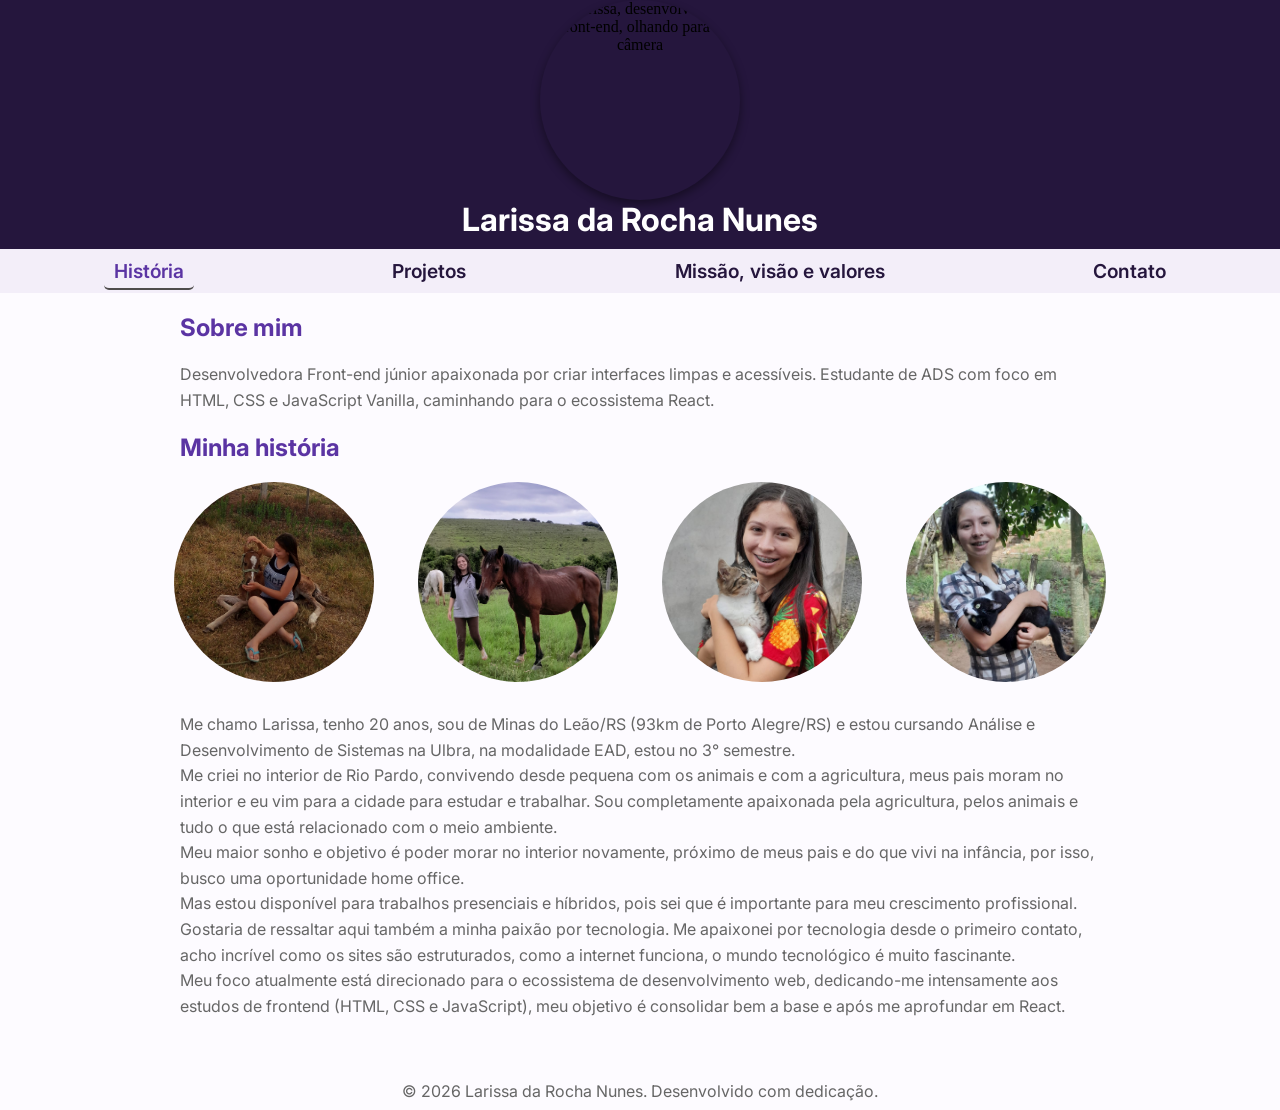
==== index.html @ 5643134b "portfolio" ====
<!DOCTYPE html>
<html lang="pt-br">
<head>
    <meta charset="UTF-8">
    <meta name="viewport" content="width=device-width, initial-scale=1.0">
    <title>Portfólio Larissa da Rocha Nunes</title>
    <link rel="stylesheet" href="style.css">
    <link rel="shortcut icon" href="imagens/octocat-icone.png" type="image/x-icon">
</head>
<body>
    <header>
        <img id="foto-principal" src="imagens/foto-larissa.jpg" alt="Larissa, desenvolvedora front-end, olhando para a câmera">
        <h1>Larissa da Rocha Nunes</h1>
    </header>
    <nav id="menu">
        <!--Menu criado com JS -->
    </nav>
    <main>
        
        <section>
            <h2>Sobre mim</h2>
            <p class="texto">Desenvolvedora Front-end júnior apaixonada por criar interfaces limpas e acessíveis. Estudante de ADS com foco em HTML, CSS e JavaScript Vanilla, caminhando para o ecossistema React.</p> 

        </section>
        
        <section>
            <h2>Minha história</h2>
            <div class="imagens-secundarias">
                <img src="imagens/foto-larissa-fazenda.jpg" alt="Larissa sentada em um gramado, sorrindo, juntamente com um cavalo filhote, Larissa está acariciando o cavalo.">
                <img src="imagens/foto-larissa-fazenda02.jpg" alt="Larissa sorrindo ao lado de um cavalo, em um campo verde e outro cavalo pastando ao fundo.">
                <img src="imagens/foto-larissa-fazenda03.jpeg" alt="Larissa sorrindo com um gatinho no colo.">
                <img src="imagens/foto-larissa-fazenda04.jpeg" alt="Larissa sorrinho com um gatinho deitado em seu colo.">
            </div>
            <div class="texto">
                <p>Me chamo Larissa, tenho 20 anos, sou de Minas do Leão/RS (93km de Porto Alegre/RS) e estou cursando Análise e Desenvolvimento de Sistemas na Ulbra, na modalidade EAD, estou no 3° semestre.</p>
                <p>Me criei no interior de Rio Pardo, convivendo desde pequena com os animais e com a agricultura, meus pais moram no interior e eu vim para a cidade para estudar e trabalhar. Sou completamente apaixonada pela agricultura, pelos animais e tudo o que está relacionado com o meio ambiente.</p>
                <p>Meu maior sonho e objetivo é poder morar no interior novamente, próximo de meus pais e do que vivi na infância, por isso, busco uma oportunidade home office.</p>
                <p>Mas estou disponível para trabalhos presenciais e híbridos, pois sei que é importante para meu crescimento profissional.</p>
                <p>Gostaria de ressaltar aqui também a minha paixão por tecnologia. Me apaixonei por tecnologia desde o primeiro contato, acho incrível como os sites são estruturados, como a internet funciona, o mundo tecnológico é muito fascinante.</p>
                <p>Meu foco atualmente está direcionado para o ecossistema de desenvolvimento web, dedicando-me intensamente aos estudos de frontend (HTML, CSS e JavaScript), meu objetivo é consolidar bem a base e após me aprofundar em React.</p>
            </div>          
        </section>
    </main>

    <footer>
        <p>© 2026 Larissa da Rocha Nunes. Desenvolvido com dedicação.</p>
    </footer>

    <script src="script.js"></script>
</body>
</html>
---- style.css ----
@import url('https://fonts.googleapis.com/css2?family=Inter:ital,opsz,wght@0,14..32,100..900;1,14..32,100..900&display=swap');

* {
    margin: 0;
    padding: 0;
    box-sizing: border-box;
}

body{
    background-color: #FDFBFF;
}

header{
    display: flex;
    flex-direction: column;
    justify-content: center;
    align-items: center;
    text-align: center;
    background-color: #25163D;
    padding-bottom: 10px;
}

main{
    max-width: 1000px;
    margin: 0 auto; 
    padding: 0 20px;
    margin-bottom: 60px;
    
}

footer{
    text-align: center;
    margin-bottom: 5px;
}

h1{
    font-family: "Inter", sans-serif;
    color: #ffff;
}

h2{
    font-size: x-large;
    font-family: "Inter", sans-serif;
    margin: 20px;
    color:#5B34A3;

}

h3{
    color:#5B34A3;
}

p{
    font-size: medium;
    font-family: "Inter", sans-serif;  
    line-height: 1.6; 
    color: #666;  
}

a{
    text-decoration: none;
    color:rgb(245, 242, 242);
}

strong{
    color: #25163D;
}

.texto{
    margin: 20px;
}

#foto-principal{
    width: 200px; 
    height: 200px; 
    object-fit: cover; 
    border-radius: 50%; 
    box-shadow: 0 4px 10px rgba(0, 0, 0, 0.418);
}

.projetos, .container {
    display: grid;
    grid-template-columns: repeat(auto-fit, minmax(250px, 1fr));
    gap: 20px; 
    padding: 20px;
}

.projeto, .card {
    display: flex;
    align-items: center;
    flex-direction: column;
    background-color: #fff; 
    border: 1px solid #ddd; 
    border-radius: 8px;    
    padding: 25px;
    box-sizing: border-box; 
    font-family: "Inter", sans-serif;
    height: 100%;
    gap: 10px;
}

.projeto p, .card p {
    flex-grow: 1;
    margin-bottom: 15px;

}

.projeto img, .card img {
    width: 100%;      
    height: 250px; 
    object-fit: cover;
    border-radius: 4px;
    border: 1px solid #e0e0e0;
}

.projeto-links {
    display: flex;
    gap: 10px;
    width: 100%;
    justify-content: center; 
}

.imagens-secundarias{
    display: grid;
    grid-template-columns: repeat(auto-fit, minmax(200px, 1fr));
    gap: 16px;
    justify-content: center;
    justify-items: center;
    max-width: 1200px;
    margin: 0 auto;
    padding-bottom: 10px;
}

.imagens-secundarias img{
    width: 200px;
    height: 200px;
    object-fit: cover;
    border-radius: 50%;
}

main.container-principal {
    display: flex;
    justify-content: center;
    align-items: center;
    min-height: 75vh;
    padding: 20px;
    background-color: #FDFBFF; 
}

.card-contato {
    background-color: #ffffff;
    border: 1px solid #e0e0e0;
    border-radius: 8px;
    padding: 40px 30px;
    max-width: 480px;
    width: 100%;
    text-align: center;
    box-shadow: 0 4px 12px rgba(0, 0, 0, 0.05); 
}

.card-contato h2 {
    color: #5B34A3; 
    margin-bottom: 8px;
    font-family: "Inter", sans-serif;
}

.subtitulo {
    font-family: "Inter", sans-serif;
    color: #666;
    font-size: 14px;
    margin-bottom: 24px;
}

.contatos {
    display: grid;
    grid-template-columns: repeat(2, 1fr); 
    gap: 12px;
    font-style: normal;
}


.contatos a, .meu-botao {
    font-family: "Inter", sans-serif;
    font-style: normal;
    font-weight: 600;
    background-color: #25163D; 
    color: #ffffff;
    text-decoration: none;
    border-radius: 5px;
    padding: 12px; 
    text-align: center;
    display: flex;
    align-items: center;
    justify-content: center;
    gap: 8px; 
    transition: background-color 0.3s ease, transform 0.2s ease;
}

.contatos a:hover, .projeto-links a:hover {
    background-color: #5B34A3; 
    transform: translateY(-2px); 
}

@media (max-width: 440px) {
    .contatos {
        grid-template-columns: 1fr; 
    }
}


#menu-links{
    display: flex;
    flex-direction: row;
    justify-content: space-around;
    list-style: none;
    padding: 10px;
    background-color: #F3EEF9;
    
}

#menu-links li a{
    text-decoration: none;
    font-size: 1.2rem;
    font-family: "Inter", sans-serif;
    font-weight: 600;
    color: #25163D;
    padding: 5px 10px;
    border-radius: 5px;
    
}

#menu-links li a:hover{
    color: #5B34A3;
}

#menu-links li a.active {
    color: #5B34A3; 
    border-bottom: 2px solid #4e4c4c; 
}

@media (max-width: 600px) {
    #menu-links {
        flex-direction: column;
        align-items: center;
        gap: 20px;
    }

    #menu-links li, #menu-links li a {
        width: 100%; 
        text-align: center;
    }
}
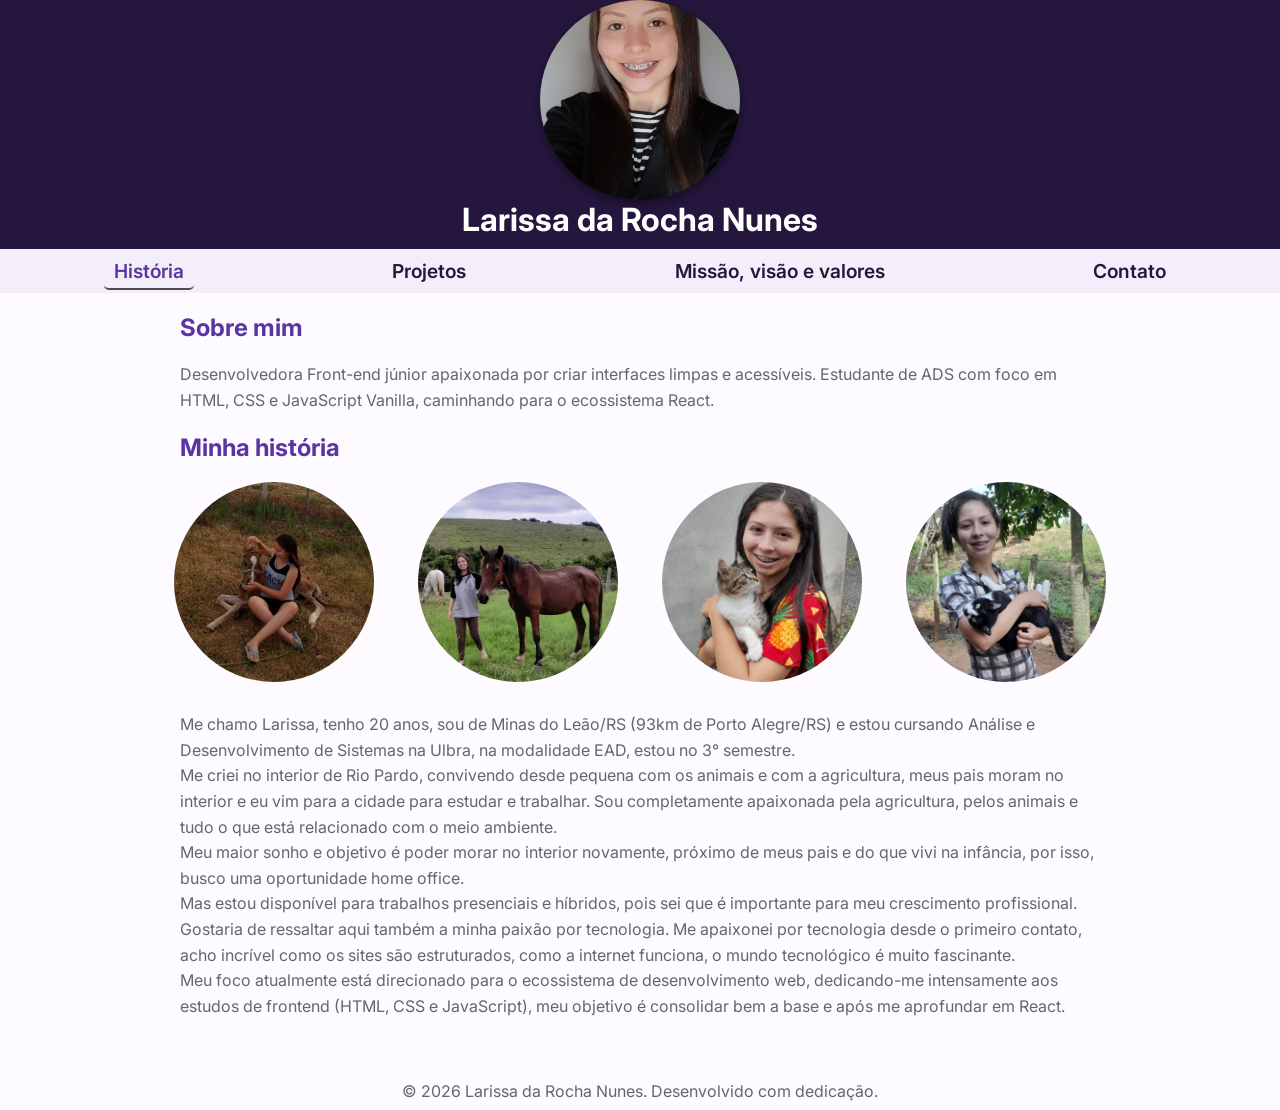
==== commit 5239e27f: "novo projeto, alteração foto de perfil, currículo" ====
--- a/index.html
+++ b/index.html
@@ -9,7 +9,7 @@
 </head>
 <body>
     <header>
-        <img id="foto-principal" src="imagens/foto-larissa.jpg" alt="Larissa, desenvolvedora front-end, olhando para a câmera">
+        <img id="foto-principal" src="imagens/foto-larissa.jpeg" alt="Larissa, desenvolvedora front-end, olhando para a câmera">
         <h1>Larissa da Rocha Nunes</h1>
     </header>
     <nav id="menu">
--- a/style.css
+++ b/style.css
@@ -92,7 +92,7 @@
     background-color: #fff; 
     border: 1px solid #ddd; 
     border-radius: 8px;    
-    padding: 25px;
+    padding: 5px;
     box-sizing: border-box; 
     font-family: "Inter", sans-serif;
     height: 100%;
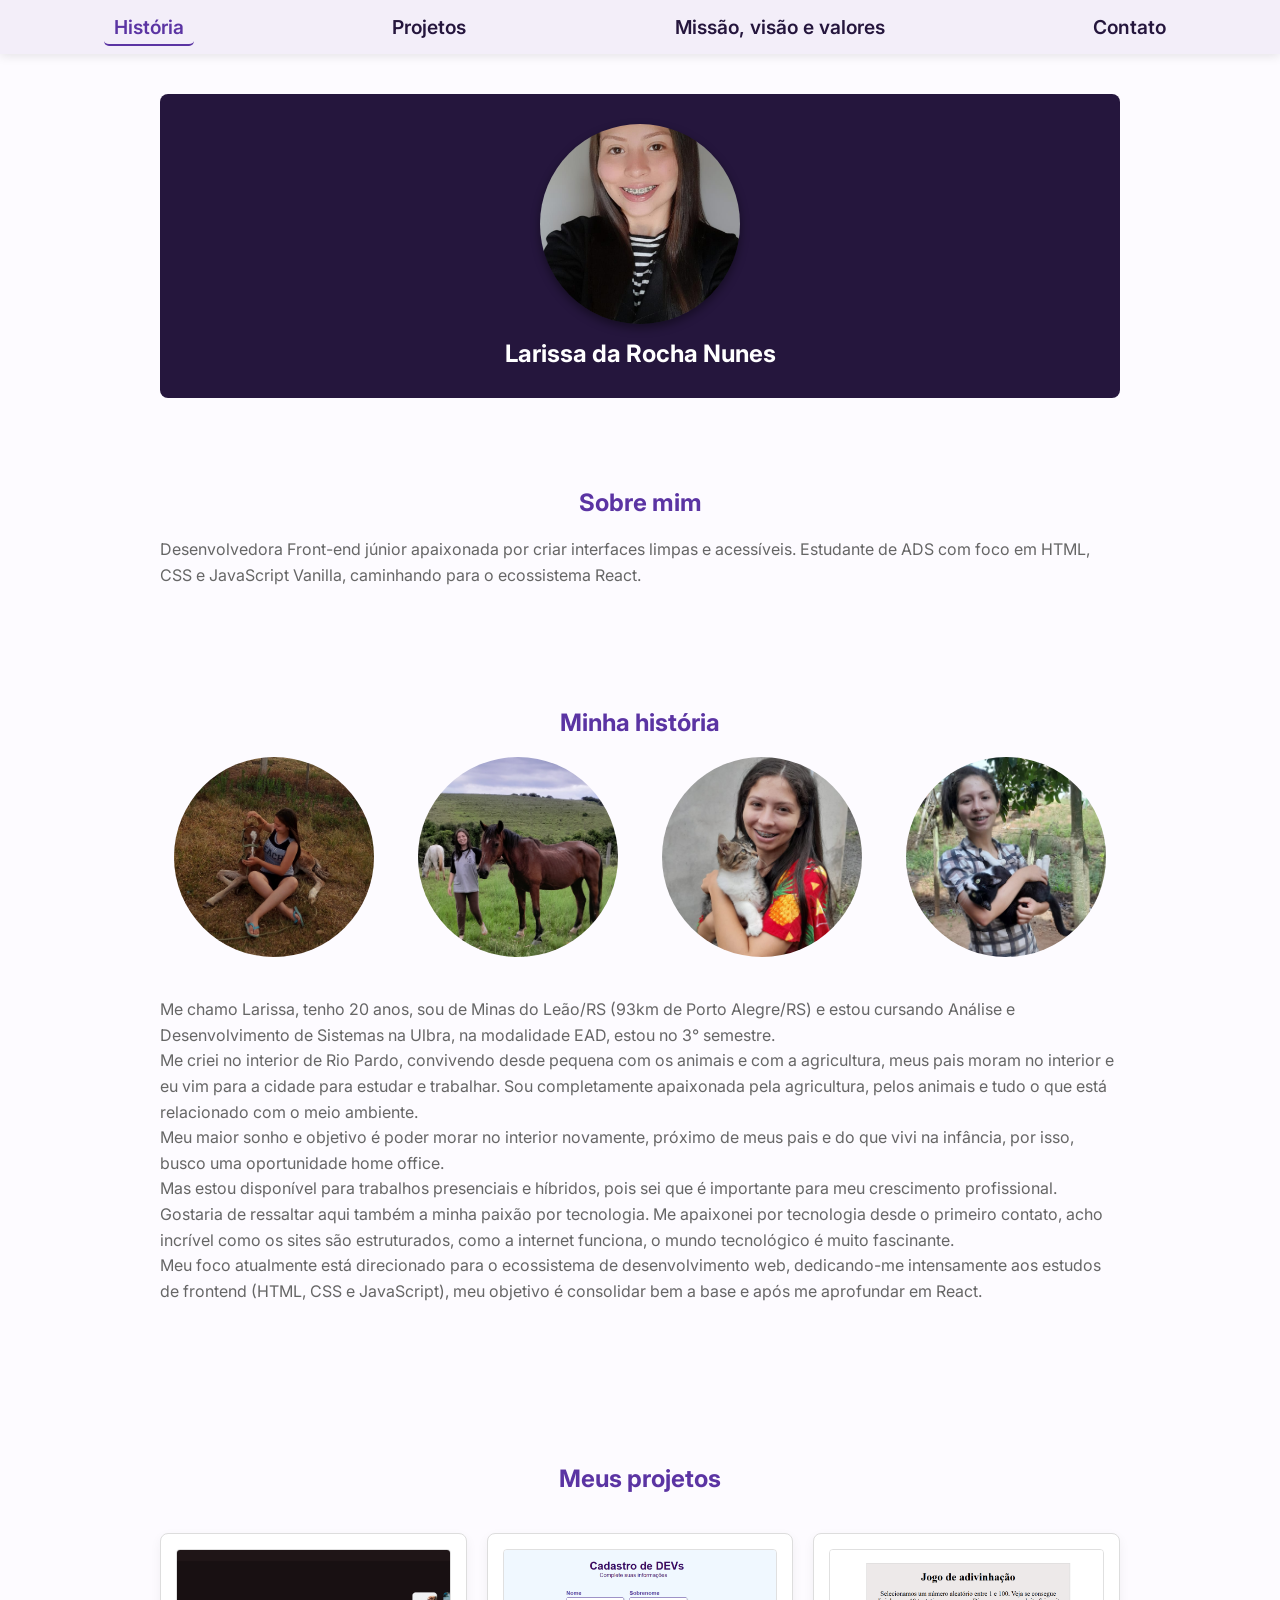
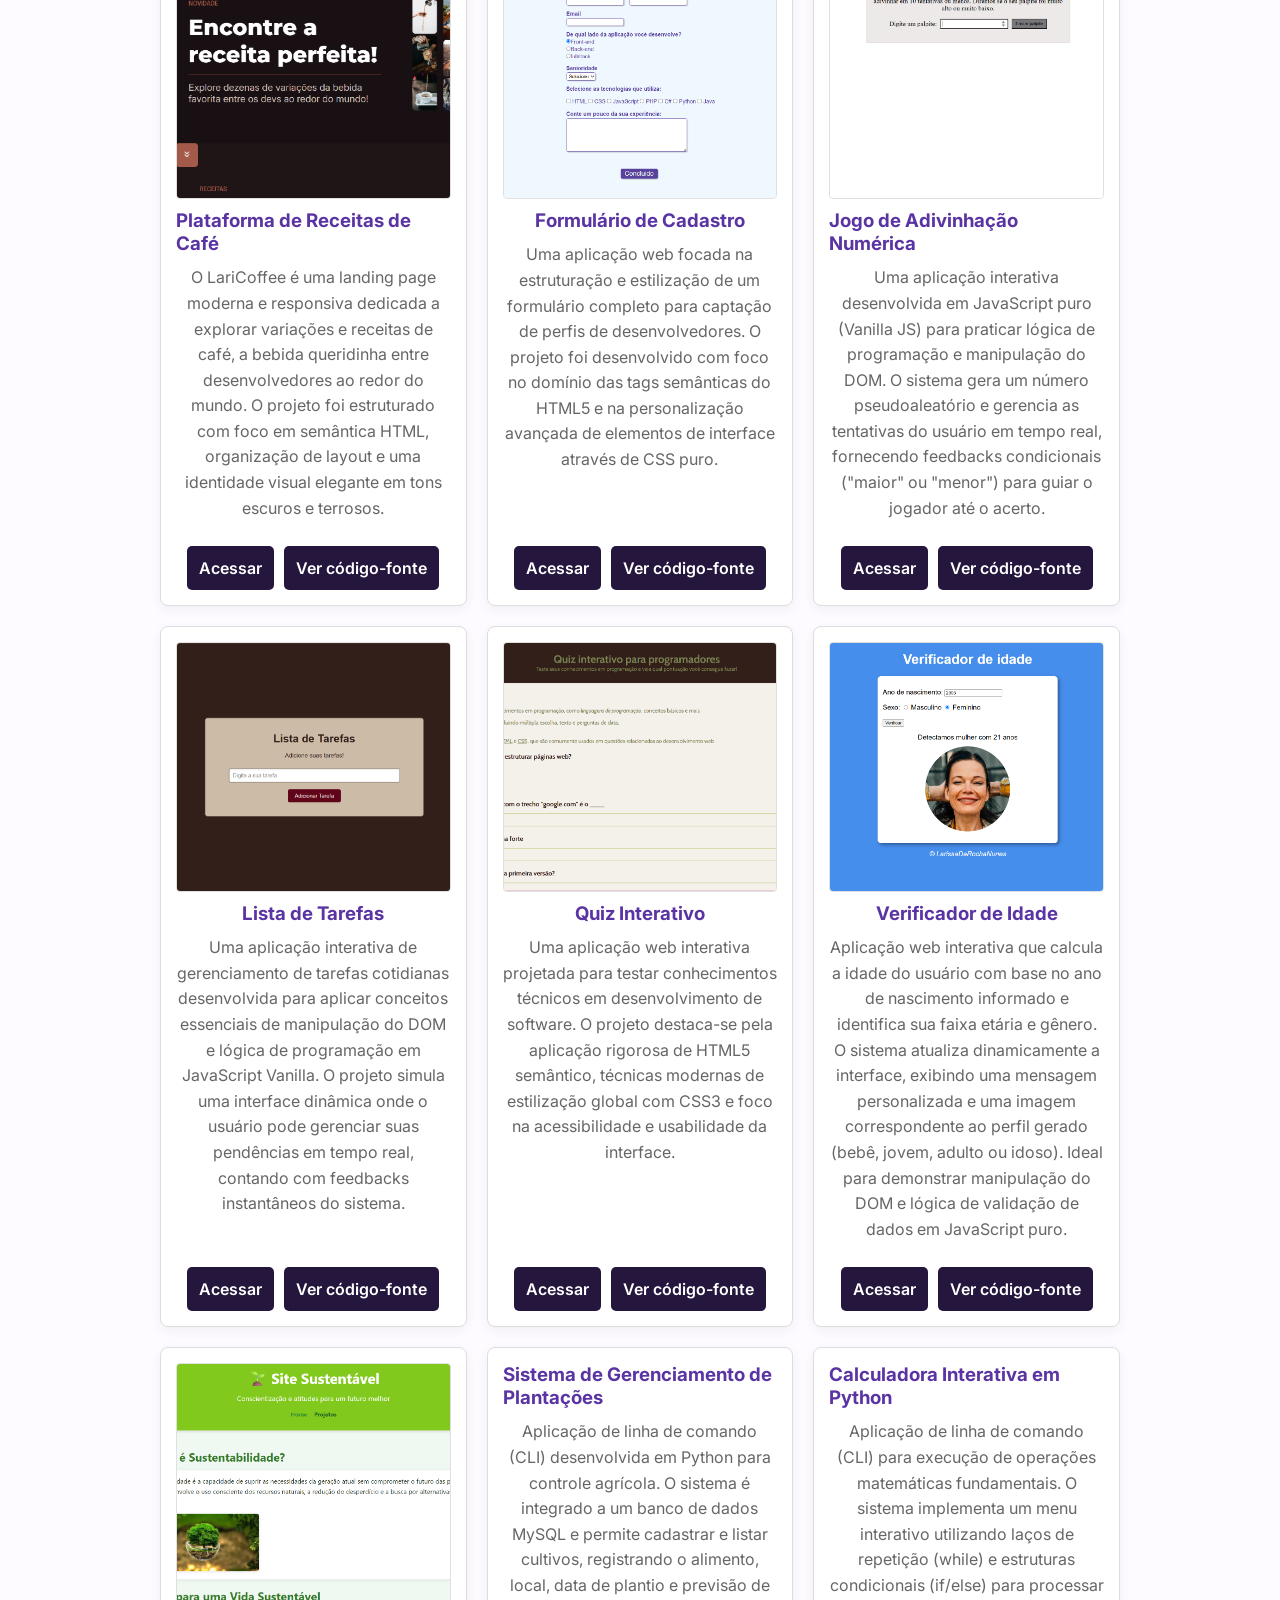
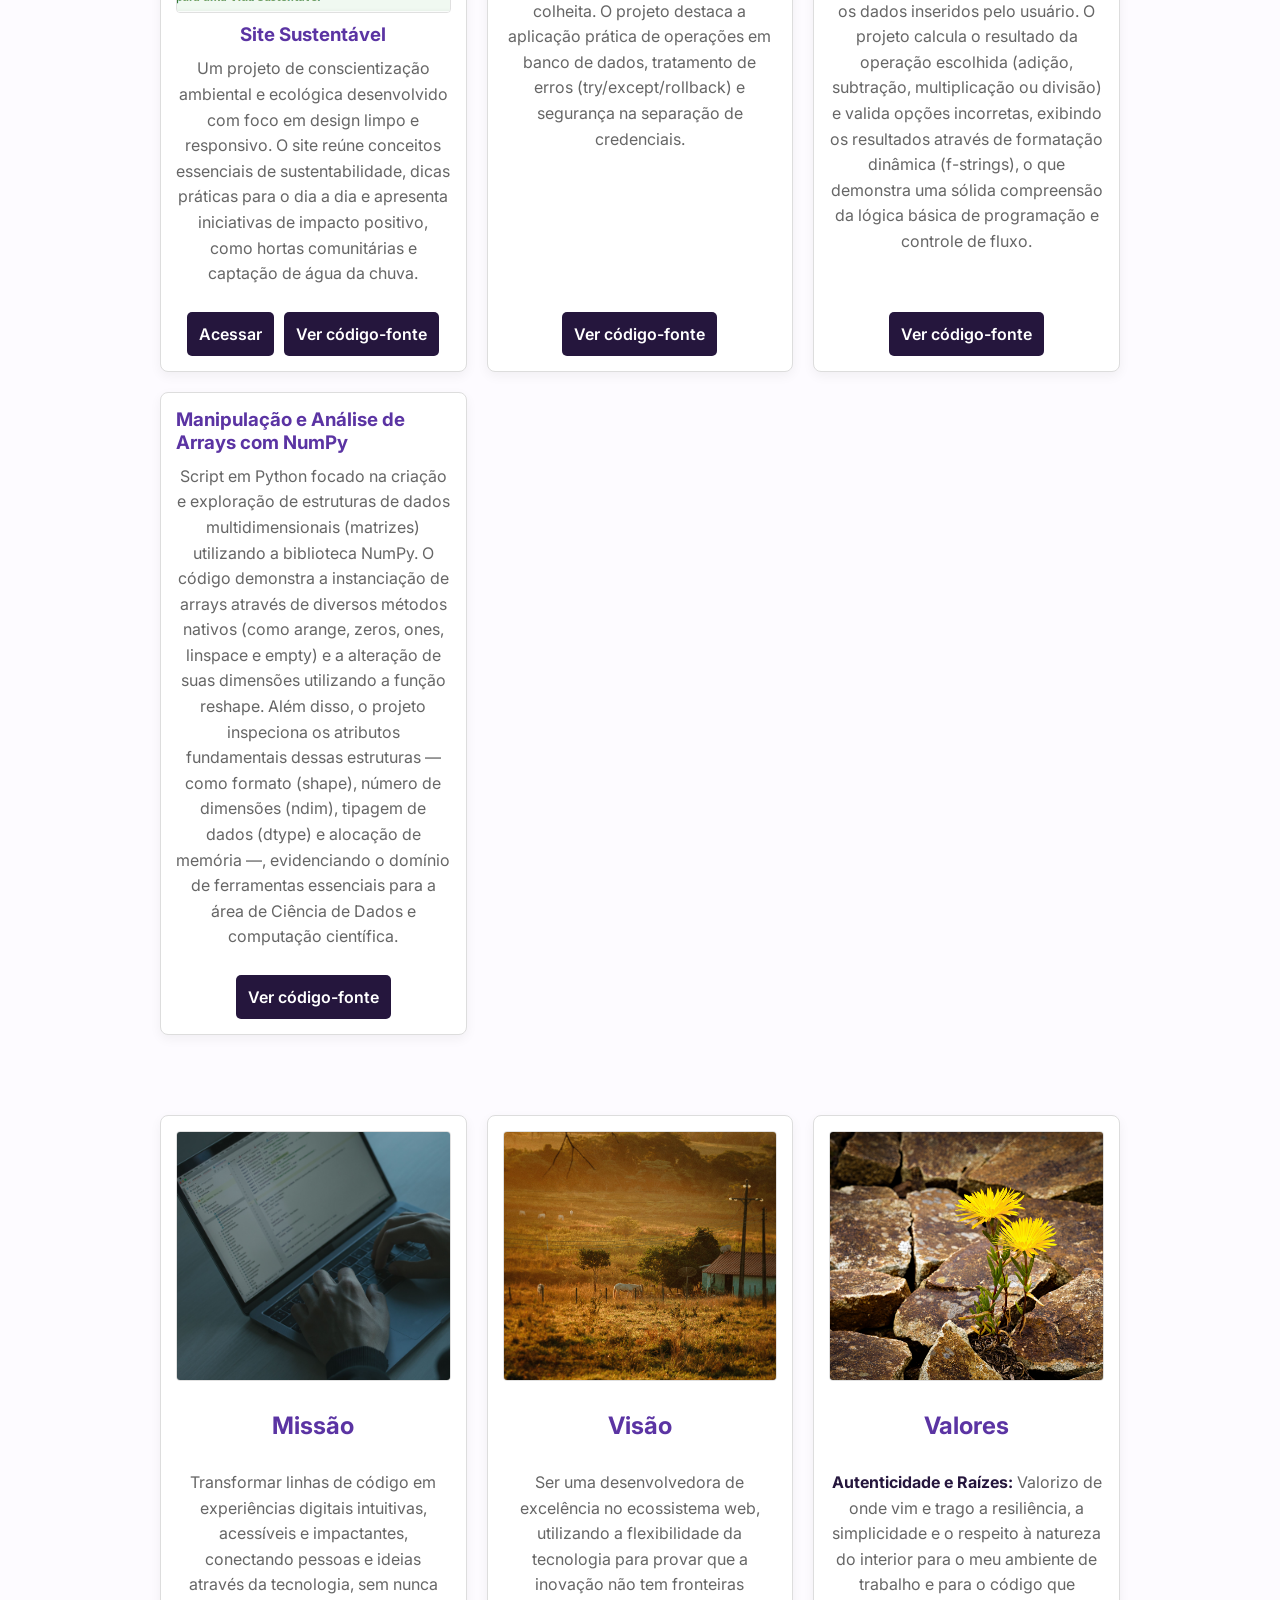
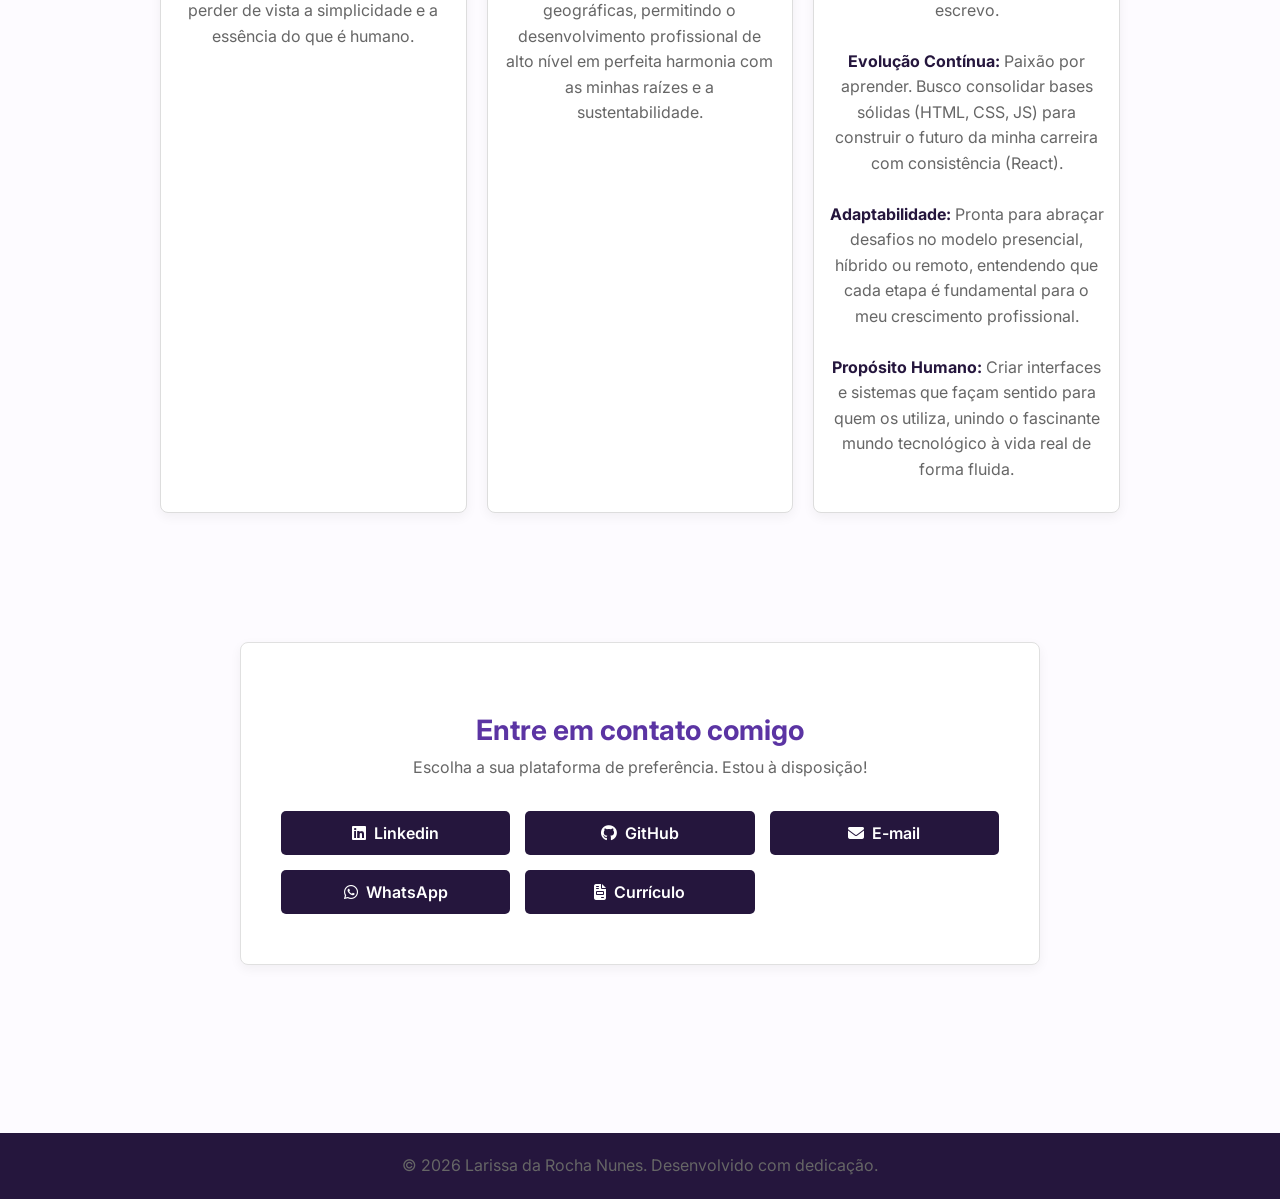
==== commit c962baf3: "Single Page Application (SPA) de página única" ====
--- a/index.html
+++ b/index.html
@@ -6,40 +6,186 @@
     <title>Portfólio Larissa da Rocha Nunes</title>
     <link rel="stylesheet" href="style.css">
     <link rel="shortcut icon" href="imagens/octocat-icone.png" type="image/x-icon">
+    <link rel="stylesheet" href="https://cdnjs.cloudflare.com/ajax/libs/font-awesome/6.4.0/css/all.min.css">
 </head>
 <body>
-    <header>
-        <img id="foto-principal" src="imagens/foto-larissa.jpeg" alt="Larissa, desenvolvedora front-end, olhando para a câmera">
-        <h1>Larissa da Rocha Nunes</h1>
-    </header>
     <nav id="menu">
         <!--Menu criado com JS -->
     </nav>
+
     <main>
-        
-        <section>
-            <h2>Sobre mim</h2>
-            <p class="texto">Desenvolvedora Front-end júnior apaixonada por criar interfaces limpas e acessíveis. Estudante de ADS com foco em HTML, CSS e JavaScript Vanilla, caminhando para o ecossistema React.</p> 
+        <section id="historia">
+            <header>
+                <img id="foto-principal" src="imagens/foto-larissa.jpeg" alt="Larissa, desenvolvedora       front-end, olhando para a câmera">
+                <h1>Larissa da Rocha Nunes</h1>
+            </header>
+                
+                <section>
+                    <h2>Sobre mim</h2>
+                    <p class="texto">Desenvolvedora Front-end júnior apaixonada por criar interfaces limpas e acessíveis. Estudante de ADS com foco em HTML, CSS e JavaScript Vanilla, caminhando para o ecossistema React.</p> 
+
+                </section>
+                
+                <section>
+                    <h2>Minha história</h2>
+                    <div class="imagens-secundarias">
+                        <img src="imagens/foto-larissa-fazenda.jpg" alt="Larissa sentada em um gramado, sorrindo, juntamente com um cavalo filhote, Larissa está acariciando o cavalo.">
+                        <img src="imagens/foto-larissa-fazenda02.jpg" alt="Larissa sorrindo ao lado de um cavalo, em um campo verde e outro cavalo pastando ao fundo.">
+                        <img src="imagens/foto-larissa-fazenda03.jpeg" alt="Larissa sorrindo com um gatinho no colo.">
+                        <img src="imagens/foto-larissa-fazenda04.jpeg" alt="Larissa sorrinho com um gatinho deitado em seu colo.">
+                    </div>
+                    <div class="texto">
+                        <p>Me chamo Larissa, tenho 20 anos, sou de Minas do Leão/RS (93km de Porto Alegre/RS) e estou cursando Análise e Desenvolvimento de Sistemas na Ulbra, na modalidade EAD, estou no 3° semestre.</p>
+                        <p>Me criei no interior de Rio Pardo, convivendo desde pequena com os animais e com a agricultura, meus pais moram no interior e eu vim para a cidade para estudar e trabalhar. Sou completamente apaixonada pela agricultura, pelos animais e tudo o que está relacionado com o meio ambiente.</p>
+                        <p>Meu maior sonho e objetivo é poder morar no interior novamente, próximo de meus pais e do que vivi na infância, por isso, busco uma oportunidade home office.</p>
+                        <p>Mas estou disponível para trabalhos presenciais e híbridos, pois sei que é importante para meu crescimento profissional.</p>
+                        <p>Gostaria de ressaltar aqui também a minha paixão por tecnologia. Me apaixonei por tecnologia desde o primeiro contato, acho incrível como os sites são estruturados, como a internet funciona, o mundo tecnológico é muito fascinante.</p>
+                        <p>Meu foco atualmente está direcionado para o ecossistema de desenvolvimento web, dedicando-me intensamente aos estudos de frontend (HTML, CSS e JavaScript), meu objetivo é consolidar bem a base e após me aprofundar em React.</p>
+                    </div>          
+                </section>
+        </section>
+
+        <section id="projetos">
+            <h2>Meus projetos</h2>
+            <section class="projetos">
+                <article class="projeto">
+                    <img src="imagens/landing-page.png" alt="Interface do projeto LariCoffee">
+                    <h3>Plataforma de Receitas de Café</h3>
+                    <p>O LariCoffee é uma landing page moderna e responsiva dedicada a explorar variações e receitas de café, a bebida queridinha entre desenvolvedores ao redor do mundo. O projeto foi estruturado com foco em semântica HTML, organização de layout e uma identidade visual elegante em tons escuros e terrosos.</p>
+                    <div class="projeto-links">
+                        <a class="meu-botao" href="https://larissadarochanunes.github.io/Projetos-Frontend/landing-page/index.html" target="_blank">Acessar</a>
+                        <a class="meu-botao" href="https://github.com/LarissaDaRochaNunes/Projetos-Frontend/tree/main/landing-page">Ver código-fonte</a>
+
+                    </div>
+
+                </article>
+                <article class="projeto">
+                    <img src="imagens/formulario-cadastro.png" alt="Interface do projeto Formulário de Cadastro">
+                    <h3>Formulário de Cadastro</h3>
+                    <p>Uma aplicação web focada na estruturação e estilização de um formulário completo para captação de perfis de desenvolvedores. O projeto foi desenvolvido com foco no domínio das tags semânticas do HTML5 e na personalização avançada de elementos de interface através de CSS puro.</p>
+                    <div class="projeto-links">
+                        <a class="meu-botao" href="https://larissadarochanunes.github.io/Projetos-Frontend/formulario-cadastro/index.html" target="_blank">Acessar
+                        </a>
+                        <a class="meu-botao" href="https://github.com/LarissaDaRochaNunes/Projetos-Frontend/tree/main/formulario-cadastro" target="_blank">Ver código-fonte</a>
+                    </div> 
+
+                </article>
+                <article class="projeto">
+                    <img src="imagens/jogo-de-adivinhacao.png" alt="Interface do projeto Jogo de Adivinhação Numérica">
+                    <h3>Jogo de Adivinhação Numérica</h3>
+                    <p>Uma aplicação interativa desenvolvida em JavaScript puro (Vanilla JS) para praticar lógica de programação e manipulação do DOM. O sistema gera um número pseudoaleatório e gerencia as tentativas do usuário em tempo real, fornecendo feedbacks condicionais ("maior" ou "menor") para guiar o jogador até o acerto.</p>
+                    <div class="projeto-links">
+                        <a class="meu-botao" href="https://larissadarochanunes.github.io/Projetos-Frontend/jogo-de-adivinhacao/index.html" target="_blank">Acessar
+                        </a>
+                        <a class="meu-botao" href="https://github.com/LarissaDaRochaNunes/Projetos-Frontend/tree/main/jogo-de-adivinhacao" target="_blank">Ver código-fonte</a>
+                    </div>
+                </article>
+                <article class="projeto">
+                    <img src="imagens/lista-de-tarefas.png" alt="Interface do projeto Lista de Tarefas">
+                    <h3>Lista de Tarefas</h3>
+                    <p>Uma aplicação interativa de gerenciamento de tarefas cotidianas desenvolvida para aplicar conceitos essenciais de manipulação do DOM e lógica de programação em JavaScript Vanilla. O projeto simula uma interface dinâmica onde o usuário pode gerenciar suas pendências em tempo real, contando com feedbacks instantâneos do sistema.</p>
+                    <div class="projeto-links">
+                        <a class="meu-botao" href="https://larissadarochanunes.github.io/Projetos-Frontend/lista-de-Tarefas/index.html" target="_blank">
+                        Acessar</a>
+                        <a class="meu-botao" href="https://github.com/LarissaDaRochaNunes/Projetos-Frontend/tree/main/lista-de-Tarefas" target="_blank">Ver código-fonte</a>
+                    </div>
+                </article>
+                <article class="projeto">
+                    <img src="imagens/quiz-interativo.png" alt="Interface do projeto Quiz Interativo">
+                    <h3>Quiz Interativo</h3>
+                    <p>Uma aplicação web interativa projetada para testar conhecimentos técnicos em desenvolvimento de software. O projeto destaca-se pela aplicação rigorosa de HTML5 semântico, técnicas modernas de estilização global com CSS3 e foco na acessibilidade e usabilidade da interface.</p>
+                    <div class="projeto-links">
+                        <a class="meu-botao" href="https://larissadarochanunes.github.io/Projetos-Frontend/quiz-interativo/index.html" target="_blank"> Acessar
+                        </a>
+                        <a class="meu-botao" href="https://github.com/LarissaDaRochaNunes/Projetos-Frontend/tree/main/quiz-interativo" target="_blank">Ver código-fonte</a>
+                    </div>
+                </article>
+                <article class="projeto">
+                    <img src="imagens/verificador-de-idade.png" alt="Interface do projeto Verificador de Idade">
+                    <h3>Verificador de Idade</h3>
+                    <p>Aplicação web interativa que calcula a idade do usuário com base no ano de nascimento informado e identifica sua faixa etária e gênero. O sistema atualiza dinamicamente a interface, exibindo uma mensagem personalizada e uma imagem correspondente ao perfil gerado (bebê, jovem, adulto ou idoso). Ideal para demonstrar manipulação do DOM e lógica de validação de dados em JavaScript puro.</p>
+                    <div class="projeto-links">
+                        <a class="meu-botao" href="https://larissadarochanunes.github.io/Projetos-Frontend/verificador-de-idade/index.html" target="_blank">Acessar</a>
+                        <a class="meu-botao" href="https://github.com/LarissaDaRochaNunes/Projetos-Frontend/tree/main/verificador-de-idade" target="_blank">Ver código-fonte</a>
+                    </div>
+                </article>
+                <article class="projeto">
+                    <img src="imagens/site-sustentavel.png" alt="Interface do projeto Site Sustentável">
+                    <h3>Site Sustentável</h3>
+                    <p>Um projeto de conscientização ambiental e ecológica desenvolvido com foco em design limpo e responsivo. O site reúne conceitos essenciais de sustentabilidade, dicas práticas para o dia a dia e apresenta iniciativas de impacto positivo, como hortas comunitárias e captação de água da chuva.</p>
+                    <div class="projeto-links">
+                        <a class="meu-botao" href="https://larissadarochanunes.github.io/Site-sustentavel/" target="_blank">Acessar</a>
+                        <a class="meu-botao" href="https://github.com/LarissaDaRochaNunes/Site-sustentavel" target="_blank">Ver código-fonte</a>
+                    </div>
+                </article>
+                <article class="projeto">
+                    <h3>Sistema de Gerenciamento de Plantações</h3>
+                    <p>Aplicação de linha de comando (CLI) desenvolvida em Python para controle agrícola. O sistema é integrado a um banco de dados MySQL e permite cadastrar e listar cultivos, registrando o alimento, local, data de plantio e previsão de colheita. O projeto destaca a aplicação prática de operações em banco de dados, tratamento de erros (try/except/rollback) e segurança na separação de credenciais.</p>
+                    <div class="projeto-links">
+                        <a class="meu-botao" href="https://github.com/LarissaDaRochaNunes/Projetos-Python/blob/main/registro.plantacoes.py">Ver código-fonte</a>
+                    </div>
+                </article>
+                <article class="projeto">
+                    <h3>Calculadora Interativa em Python</h3>
+                    <p>Aplicação de linha de comando (CLI) para execução de operações matemáticas fundamentais. O sistema implementa um menu interativo utilizando laços de repetição (while) e estruturas condicionais (if/else) para processar os dados inseridos pelo usuário. O projeto calcula o resultado da operação escolhida (adição, subtração, multiplicação ou divisão) e valida opções incorretas, exibindo os resultados através de formatação dinâmica (f-strings), o que demonstra uma sólida compreensão da lógica básica de programação e controle de fluxo.</p>
+                    <div class="projeto-links">
+                        <a class="meu-botao" href="https://github.com/LarissaDaRochaNunes/Projetos-Python/blob/main/calculadora.py">Ver código-fonte</a>
+                    </div>
+                </article>
+                <article class="projeto">
+                    <h3>Manipulação e Análise de Arrays com NumPy</h3>
+                    <p>Script em Python focado na criação e exploração de estruturas de dados multidimensionais (matrizes) utilizando a biblioteca NumPy. O código demonstra a instanciação de arrays através de diversos métodos nativos (como arange, zeros, ones, linspace e empty) e a alteração de suas dimensões utilizando a função reshape. Além disso, o projeto inspeciona os atributos fundamentais dessas estruturas — como formato (shape), número de dimensões (ndim), tipagem de dados (dtype) e alocação de memória —, evidenciando o domínio de ferramentas essenciais para a área de Ciência de Dados e computação científica.</p>
+                    <div class="projeto-links">
+                        <a class="meu-botao" href="https://github.com/LarissaDaRochaNunes/Projetos-Python/blob/main/matrizes_biblioteca_numpy">Ver código-fonte</a>
+                    </div>
+                </article>
+            </section>
+        </section>
+        <section id="missao">
+            <article class="card">
+                <img src="imagens/notebook.jpg" alt="um notebook ligado, na tela a imagem de códigos de programação.">
+                <h2>Missão</h2>
+                <p>Transformar linhas de código em experiências digitais intuitivas, acessíveis e impactantes, conectando pessoas e ideias através da tecnologia, sem nunca perder de vista a simplicidade e a essência do que é humano.</p>
+            </article>
+            <article class="card">
+                <img src="imagens/fazenda.jpg" alt="uma fazenda simples com alguns animais e uma casa antiga">
+            <h2>Visão</h2>
+            <p>Ser uma desenvolvedora de excelência no ecossistema web, utilizando a flexibilidade da tecnologia para provar que a inovação não tem fronteiras geográficas, permitindo o desenvolvimento profissional de alto nível em perfeita harmonia com as minhas raízes e a sustentabilidade.</p>
+            </article>
+            <article class="card">
+                <img src="imagens/resiliencia.jpg" alt="uma flor amarela entre as pedras.">
+                <h2>Valores</h2>
+                <p><strong>Autenticidade e Raízes:</strong> Valorizo de onde vim e trago a resiliência, a simplicidade e o respeito à natureza do interior para o meu ambiente de trabalho e para o código que escrevo.</p>
+                <p><strong>Evolução Contínua:</strong> Paixão por aprender. Busco consolidar bases sólidas (HTML, CSS, JS) para construir o futuro da minha carreira com consistência (React).</p>
+                <p><strong>Adaptabilidade:</strong> Pronta para abraçar desafios no modelo presencial, híbrido ou remoto, entendendo que cada etapa é fundamental para o meu crescimento profissional.</p>
+                <p><strong>Propósito Humano:</strong> Criar interfaces e sistemas que façam sentido para quem os utiliza, unindo o fascinante mundo tecnológico à vida real de forma fluida.</p>
+            </article>
 
         </section>
-        
-        <section>
-            <h2>Minha história</h2>
-            <div class="imagens-secundarias">
-                <img src="imagens/foto-larissa-fazenda.jpg" alt="Larissa sentada em um gramado, sorrindo, juntamente com um cavalo filhote, Larissa está acariciando o cavalo.">
-                <img src="imagens/foto-larissa-fazenda02.jpg" alt="Larissa sorrindo ao lado de um cavalo, em um campo verde e outro cavalo pastando ao fundo.">
-                <img src="imagens/foto-larissa-fazenda03.jpeg" alt="Larissa sorrindo com um gatinho no colo.">
-                <img src="imagens/foto-larissa-fazenda04.jpeg" alt="Larissa sorrinho com um gatinho deitado em seu colo.">
+        <section id="contatos">
+            <div class="card-contato">
+                <h2>Entre em contato comigo</h2>
+                <p class="subtitulo">Escolha a sua plataforma de preferência. Estou à disposição!</p>
+                
+                <address class="contatos">
+                    <a href="https://www.linkedin.com/in/larissa-da-rocha-nunes/" target="_blank">
+                        <i class="fab fa-linkedin"></i> Linkedin
+                    </a>
+                    <a href="https://github.com/LarissaDaRochaNunes" target="_blank">
+                        <i class="fab fa-github"></i> GitHub
+                    </a>
+                    <a href="mailto:larissadarochanunes47@gmail.com">
+                        <i class="fas fa-envelope"></i> E-mail
+                    </a>
+                    <a href="https://wa.me/5551997942424" target="_blank">
+                        <i class="fab fa-whatsapp"></i> WhatsApp
+                    </a>
+                    <a href="Curriculo-Larissa.pdf" download>
+                        <i class="fa-solid fa-file-invoice"></i> Currículo</a>
+                </address>
             </div>
-            <div class="texto">
-                <p>Me chamo Larissa, tenho 20 anos, sou de Minas do Leão/RS (93km de Porto Alegre/RS) e estou cursando Análise e Desenvolvimento de Sistemas na Ulbra, na modalidade EAD, estou no 3° semestre.</p>
-                <p>Me criei no interior de Rio Pardo, convivendo desde pequena com os animais e com a agricultura, meus pais moram no interior e eu vim para a cidade para estudar e trabalhar. Sou completamente apaixonada pela agricultura, pelos animais e tudo o que está relacionado com o meio ambiente.</p>
-                <p>Meu maior sonho e objetivo é poder morar no interior novamente, próximo de meus pais e do que vivi na infância, por isso, busco uma oportunidade home office.</p>
-                <p>Mas estou disponível para trabalhos presenciais e híbridos, pois sei que é importante para meu crescimento profissional.</p>
-                <p>Gostaria de ressaltar aqui também a minha paixão por tecnologia. Me apaixonei por tecnologia desde o primeiro contato, acho incrível como os sites são estruturados, como a internet funciona, o mundo tecnológico é muito fascinante.</p>
-                <p>Meu foco atualmente está direcionado para o ecossistema de desenvolvimento web, dedicando-me intensamente aos estudos de frontend (HTML, CSS e JavaScript), meu objetivo é consolidar bem a base e após me aprofundar em React.</p>
-            </div>          
         </section>
+
     </main>
 
     <footer>
--- a/style.css
+++ b/style.css
@@ -6,71 +6,119 @@
     box-sizing: border-box;
 }
 
-body{
+html {
+    scroll-behavior: smooth;
+    scroll-padding-top: 70px; 
+}
+
+body {
     background-color: #FDFBFF;
-}
-
-header{
-    display: flex;
-    flex-direction: column;
-    justify-content: center;
-    align-items: center;
-    text-align: center;
-    background-color: #25163D;
-    padding-bottom: 10px;
-}
-
-main{
+    font-family: "Inter", sans-serif; 
+}
+
+#menu {
+    position: sticky; 
+    top: 0;
+    z-index: 1000; 
+    background-color: #F3EEF9;
+    box-shadow: 0 2px 10px rgba(0, 0, 0, 0.1); 
+}
+
+#menu-links {
+    display: flex;
+    flex-direction: row;
+    justify-content: space-around;
+    list-style: none;
+    padding: 15px 10px;
+}
+
+#menu-links li a {
+    text-decoration: none;
+    font-size: 1.2rem;
+    font-weight: 600;
+    color: #25163D;
+    padding: 5px 10px;
+    border-radius: 5px;
+    transition: color 0.3s ease;
+}
+
+#menu-links li a:hover {
+    color: #5B34A3;
+}
+
+#menu-links li a.active {
+    color: #5B34A3; 
+    border-bottom: 2px solid #5B34A3;
+}
+
+main {
     max-width: 1000px;
     margin: 0 auto; 
     padding: 0 20px;
     margin-bottom: 60px;
-    
-}
-
-footer{
-    text-align: center;
-    margin-bottom: 5px;
-}
-
-h1{
-    font-family: "Inter", sans-serif;
+}
+
+main section {
+    padding-top: 40px;
+    padding-bottom: 40px;
+}
+
+header {
+    display: flex;
+    flex-direction: column;
+    justify-content: center;
+    align-items: center;
+    text-align: center;
+    background-color: #25163D;
+    padding: 30px 10px; 
+    border-radius: 8px; 
+    margin-bottom: 30px;
+}
+
+footer {
+    text-align: center;
+    padding: 20px 0;
+    background-color: #25163D; 
+    color: #fff;
+    margin-bottom: 0;
+}
+
+h1 {
     color: #ffff;
-}
-
-h2{
+    margin-top: 15px;
+}
+
+h2 {
     font-size: x-large;
-    font-family: "Inter", sans-serif;
-    margin: 20px;
-    color:#5B34A3;
-
-}
-
-h3{
-    color:#5B34A3;
-}
-
-p{
+    margin: 20px 0;
+    color: #5B34A3;
+    text-align: center; 
+}
+
+h3 {
+    color: #5B34A3;
+}
+
+p {
     font-size: medium;
-    font-family: "Inter", sans-serif;  
     line-height: 1.6; 
     color: #666;  
 }
 
-a{
+a {
     text-decoration: none;
-    color:rgb(245, 242, 242);
-}
-
-strong{
+    color: rgb(245, 242, 242);
+}
+
+strong {
     color: #25163D;
 }
 
-.texto{
-    margin: 20px;
-}
-
-#foto-principal{
+.texto {
+    margin: 20px 0;
+}
+
+#foto-principal {
     width: 200px; 
     height: 200px; 
     object-fit: cover; 
@@ -78,11 +126,29 @@
     box-shadow: 0 4px 10px rgba(0, 0, 0, 0.418);
 }
 
-.projetos, .container {
+.imagens-secundarias {
+    display: grid;
+    grid-template-columns: repeat(auto-fit, minmax(200px, 1fr));
+    gap: 16px;
+    justify-content: center;
+    justify-items: center;
+    max-width: 1200px;
+    margin: 0 auto;
+    padding-bottom: 20px;
+}
+
+.imagens-secundarias img {
+    width: 200px;
+    height: 200px;
+    object-fit: cover;
+    border-radius: 50%;
+}
+
+.projetos, #missao {
     display: grid;
     grid-template-columns: repeat(auto-fit, minmax(250px, 1fr));
     gap: 20px; 
-    padding: 20px;
+    padding: 20px 0; 
 }
 
 .projeto, .card {
@@ -92,17 +158,22 @@
     background-color: #fff; 
     border: 1px solid #ddd; 
     border-radius: 8px;    
-    padding: 5px;
+    padding: 15px; 
     box-sizing: border-box; 
-    font-family: "Inter", sans-serif;
     height: 100%;
     gap: 10px;
+    box-shadow: 0 4px 12px rgba(0, 0, 0, 0.05); 
+    transition: transform 0.3s ease;
+}
+
+.projeto:hover, .card:hover {
+    transform: translateY(-5px); 
 }
 
 .projeto p, .card p {
     flex-grow: 1;
     margin-bottom: 15px;
-
+    text-align: center;
 }
 
 .projeto img, .card img {
@@ -120,39 +191,20 @@
     justify-content: center; 
 }
 
-.imagens-secundarias{
-    display: grid;
-    grid-template-columns: repeat(auto-fit, minmax(200px, 1fr));
-    gap: 16px;
-    justify-content: center;
-    justify-items: center;
-    max-width: 1200px;
-    margin: 0 auto;
-    padding-bottom: 10px;
-}
-
-.imagens-secundarias img{
-    width: 200px;
-    height: 200px;
-    object-fit: cover;
-    border-radius: 50%;
-}
-
-main.container-principal {
-    display: flex;
-    justify-content: center;
-    align-items: center;
-    min-height: 75vh;
-    padding: 20px;
-    background-color: #FDFBFF; 
+#contatos {
+    display: flex;
+    justify-content: center;
+    align-items: center;
+    min-height: 60vh;
+    padding: 20px 0;
 }
 
 .card-contato {
     background-color: #ffffff;
     border: 1px solid #e0e0e0;
     border-radius: 8px;
-    padding: 40px 30px;
-    max-width: 480px;
+    padding: 50px 40px;
+    max-width: 800px;
     width: 100%;
     text-align: center;
     box-shadow: 0 4px 12px rgba(0, 0, 0, 0.05); 
@@ -161,31 +213,26 @@
 .card-contato h2 {
     color: #5B34A3; 
     margin-bottom: 8px;
-    font-family: "Inter", sans-serif;
+    font-size: 28px;
 }
 
 .subtitulo {
-    font-family: "Inter", sans-serif;
     color: #666;
-    font-size: 14px;
-    margin-bottom: 24px;
+    font-size: 16px;
+    margin-bottom: 30px;
 }
 
 .contatos {
     display: grid;
-    grid-template-columns: repeat(2, 1fr); 
-    gap: 12px;
+    grid-template-columns: repeat(3, 1fr); 
+    gap: 15px;
     font-style: normal;
 }
 
-
 .contatos a, .meu-botao {
-    font-family: "Inter", sans-serif;
-    font-style: normal;
     font-weight: 600;
     background-color: #25163D; 
     color: #ffffff;
-    text-decoration: none;
     border-radius: 5px;
     padding: 12px; 
     text-align: center;
@@ -199,54 +246,29 @@
 .contatos a:hover, .projeto-links a:hover {
     background-color: #5B34A3; 
     transform: translateY(-2px); 
-}
-
-@media (max-width: 440px) {
-    .contatos {
-        grid-template-columns: 1fr; 
-    }
-}
-
-
-#menu-links{
-    display: flex;
-    flex-direction: row;
-    justify-content: space-around;
-    list-style: none;
-    padding: 10px;
-    background-color: #F3EEF9;
-    
-}
-
-#menu-links li a{
-    text-decoration: none;
-    font-size: 1.2rem;
-    font-family: "Inter", sans-serif;
-    font-weight: 600;
-    color: #25163D;
-    padding: 5px 10px;
-    border-radius: 5px;
-    
-}
-
-#menu-links li a:hover{
-    color: #5B34A3;
-}
-
-#menu-links li a.active {
-    color: #5B34A3; 
-    border-bottom: 2px solid #4e4c4c; 
 }
 
 @media (max-width: 600px) {
     #menu-links {
         flex-direction: column;
         align-items: center;
-        gap: 20px;
+        gap: 15px;
     }
 
     #menu-links li, #menu-links li a {
         width: 100%; 
         text-align: center;
     }
+}
+
+@media (max-width: 768px) {
+    .contatos {
+        grid-template-columns: repeat(2, 1fr); 
+    }
+}
+
+@media(max-width:440px){
+    .contatos{
+        grid-template-columns: 1fr;
+    }
 }
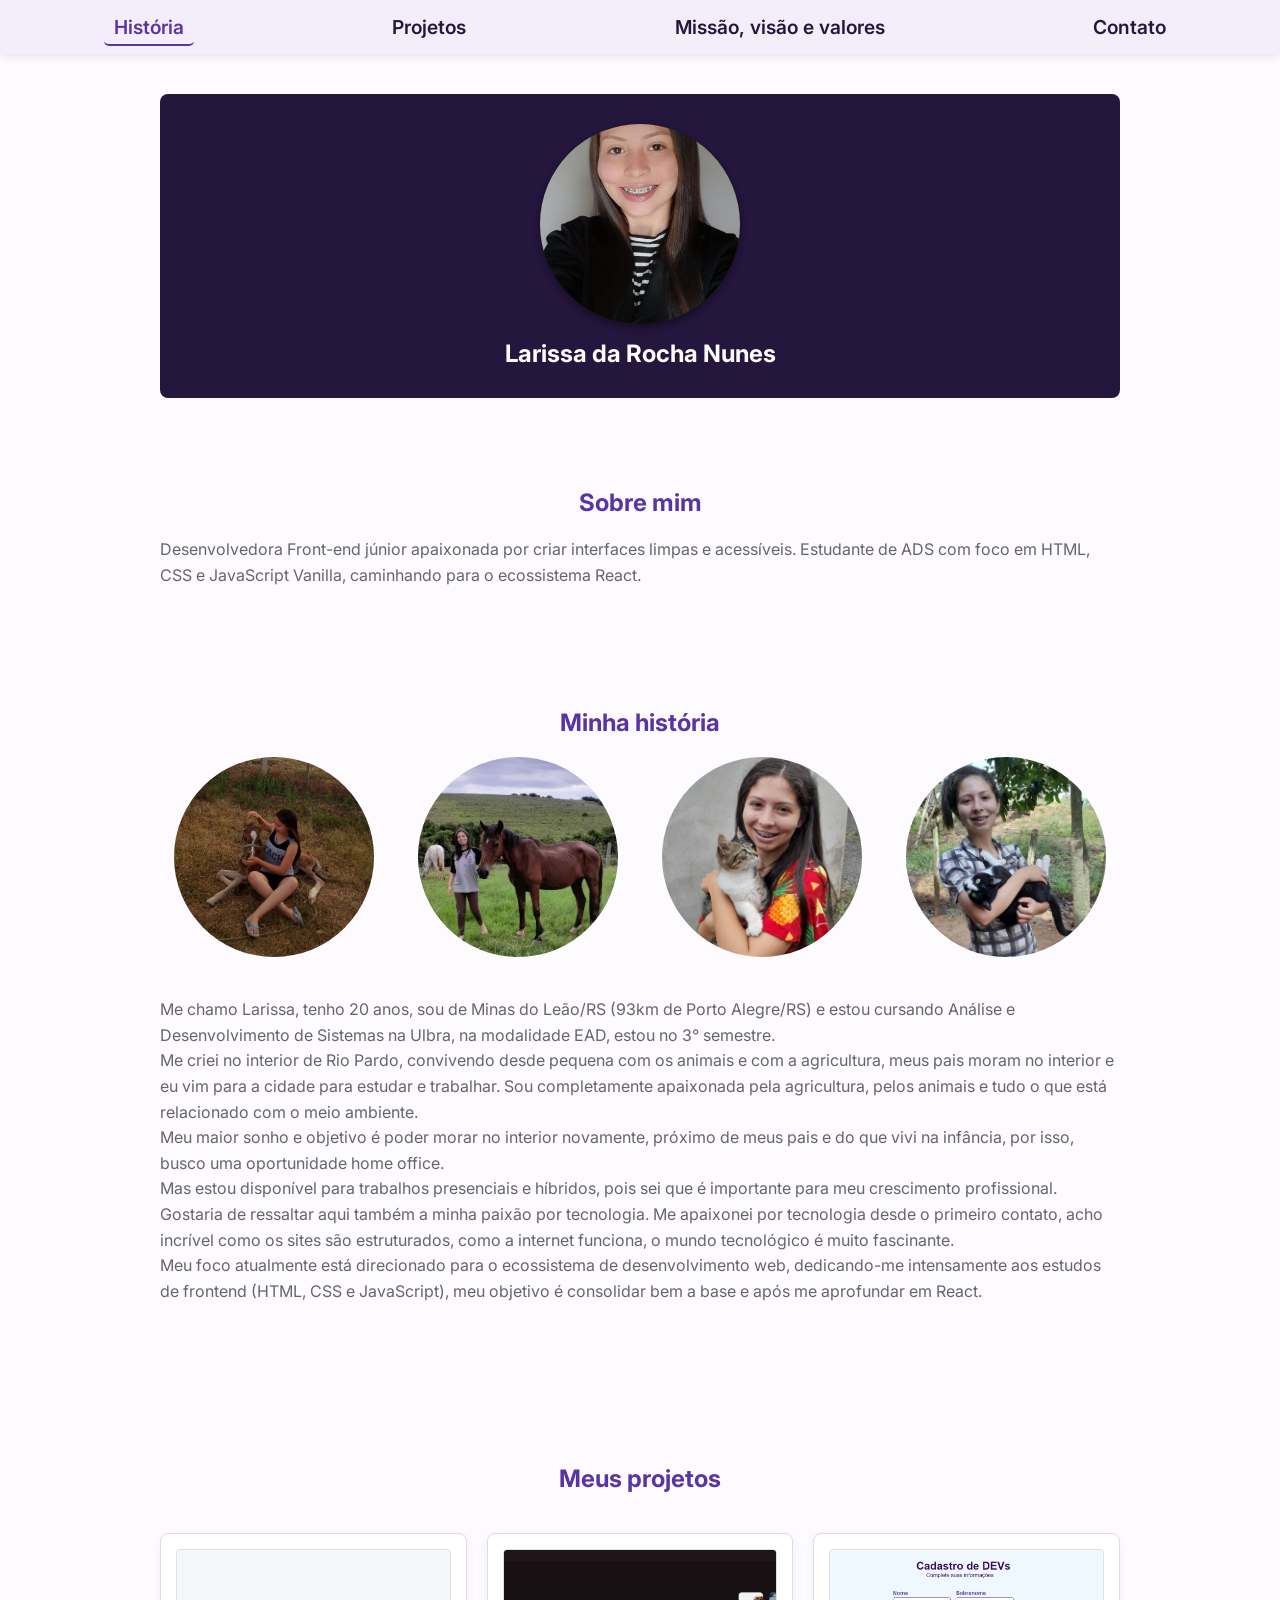
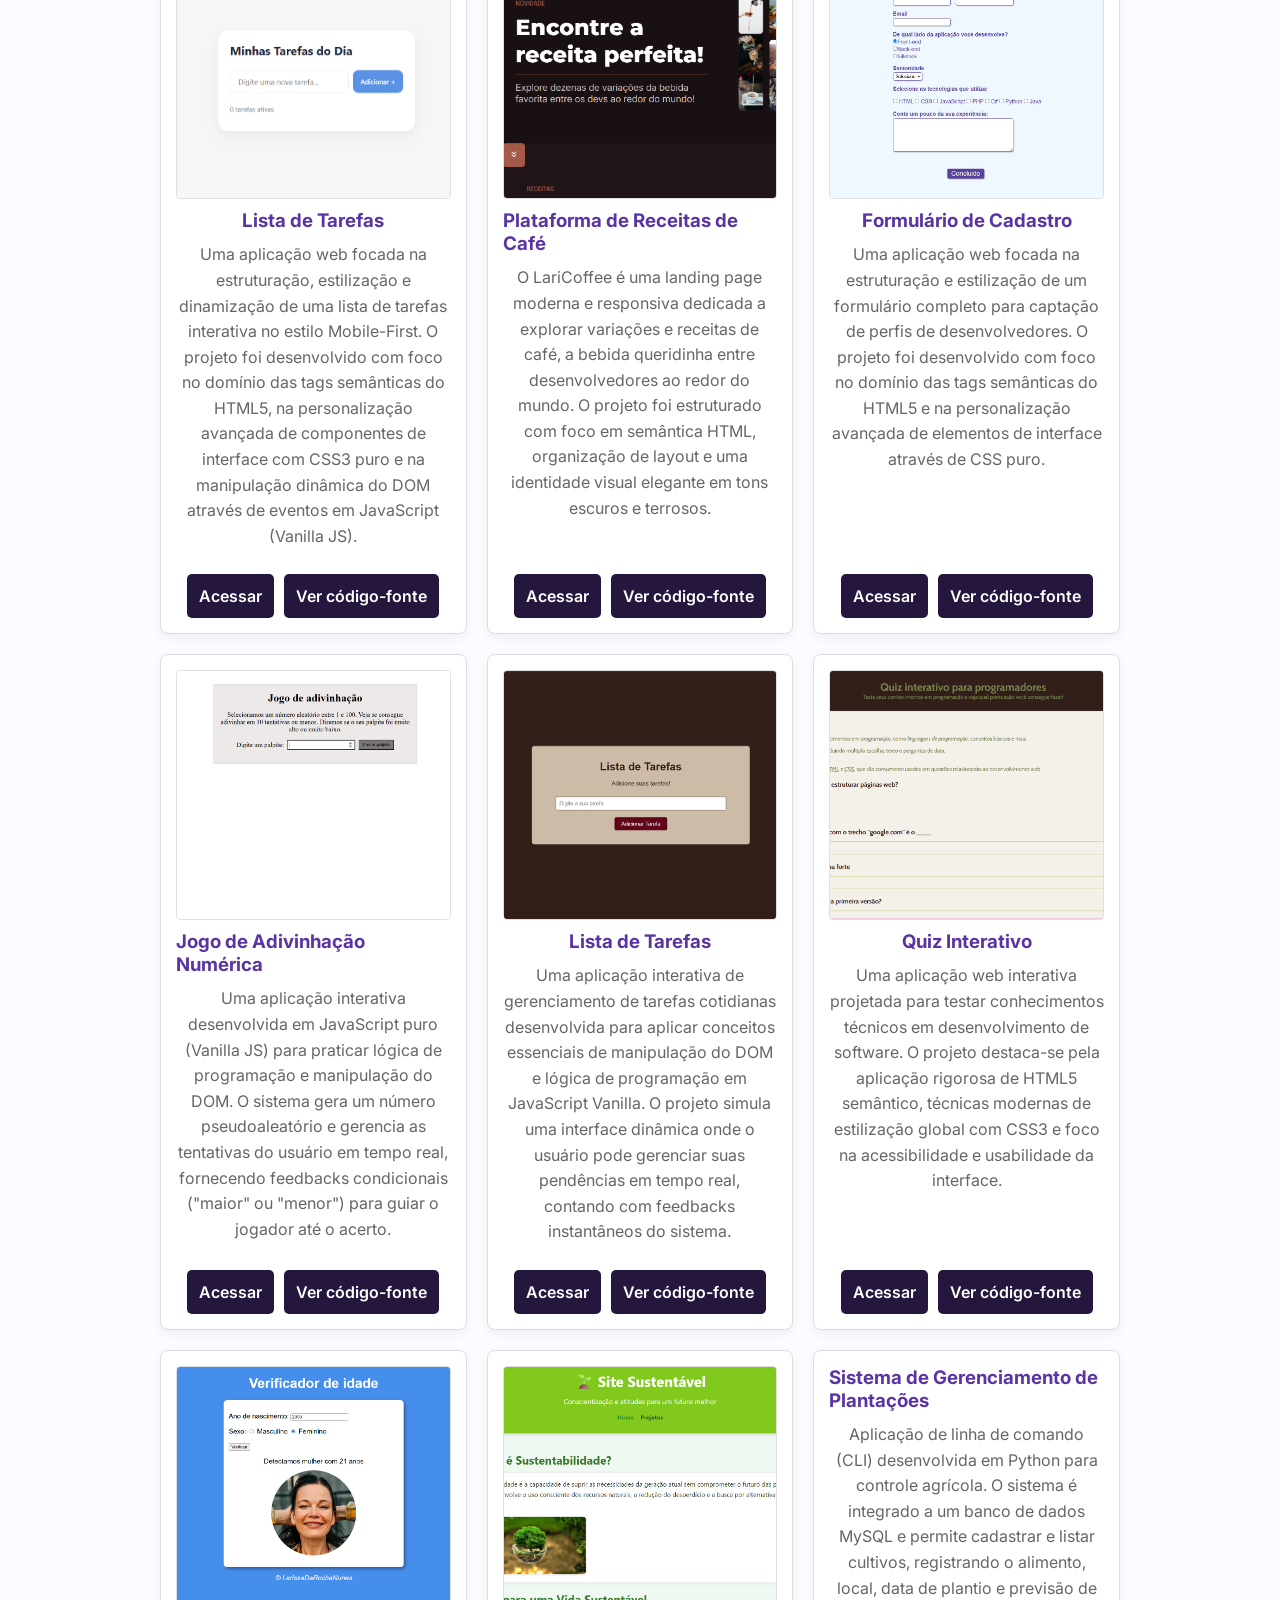
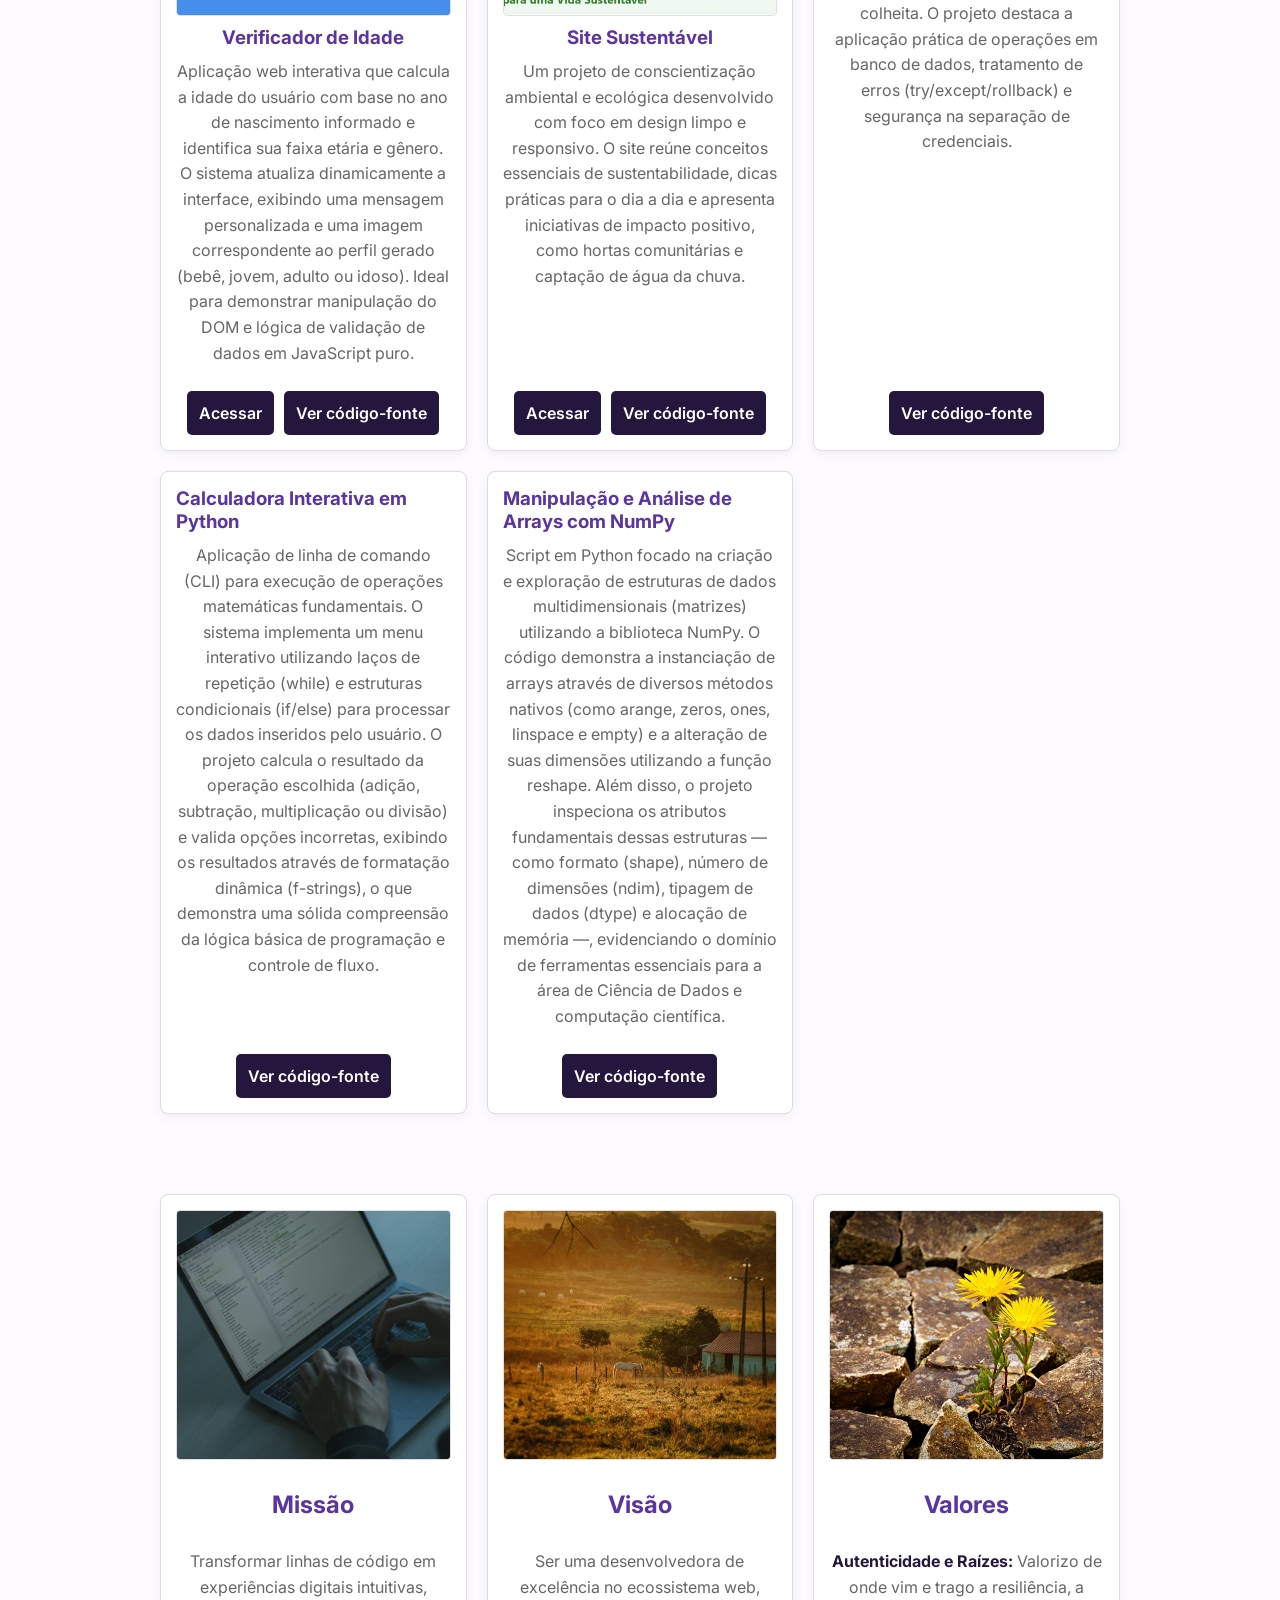
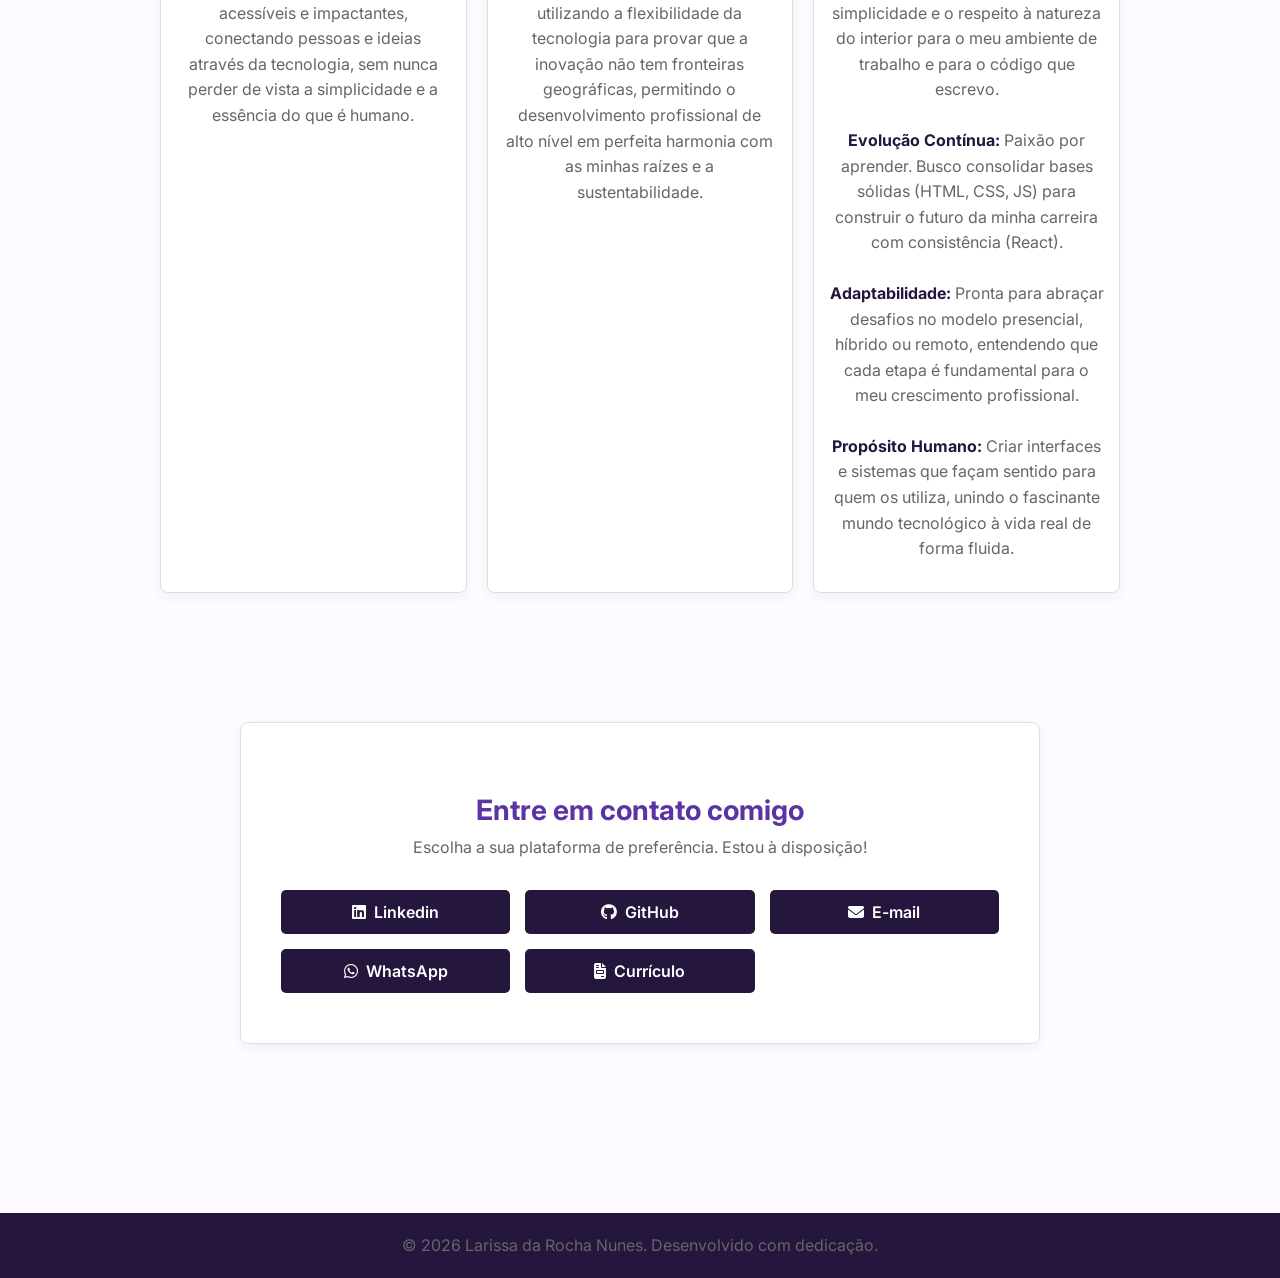
==== commit 4ee7f41f: "lista de tarefas" ====
--- a/index.html
+++ b/index.html
@@ -48,6 +48,18 @@
         <section id="projetos">
             <h2>Meus projetos</h2>
             <section class="projetos">
+                <article class="projeto">
+                    <img src="imagens/to-do-list.png" alt="Interface do projeto lista de tarefas">
+                    <h3>Lista de Tarefas</h3>
+                    <p>Uma aplicação web focada na estruturação, estilização e dinamização de uma lista de tarefas interativa no estilo Mobile-First. O projeto foi desenvolvido com foco no domínio das tags semânticas do HTML5, na personalização avançada de componentes de interface com CSS3 puro e na manipulação dinâmica do DOM através de eventos em JavaScript (Vanilla JS).</p>
+                    <div class="projeto-links">
+                        <a class="meu-botao" href="https://larissadarochanunes.github.io/Projetos-Frontend/to-do-list/index.html" target="_blank">Acessar
+                        </a>
+                        <a class="meu-botao" href="https://github.com/LarissaDaRochaNunes/Projetos-Frontend/tree/main/to-do-list" target="_blank">Ver código-fonte</a>
+                    </div> 
+
+                </article>
+
                 <article class="projeto">
                     <img src="imagens/landing-page.png" alt="Interface do projeto LariCoffee">
                     <h3>Plataforma de Receitas de Café</h3>
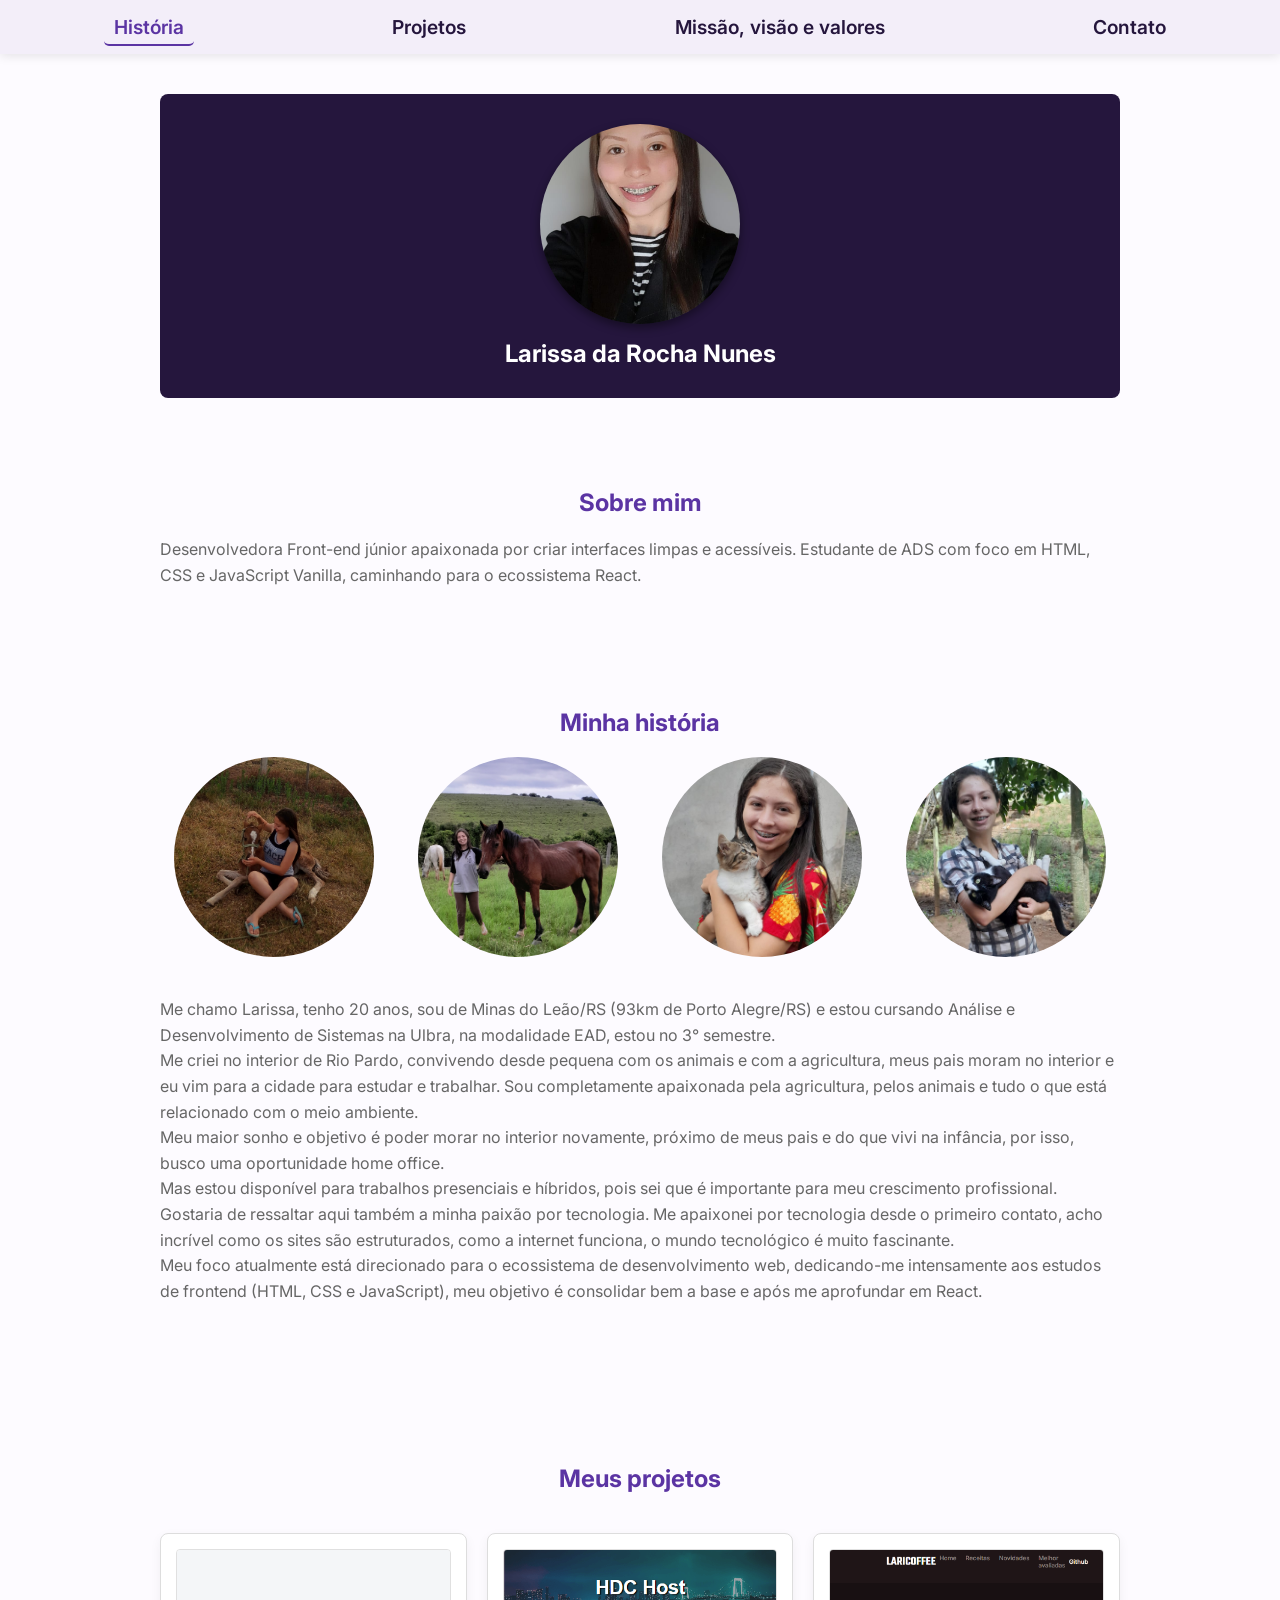
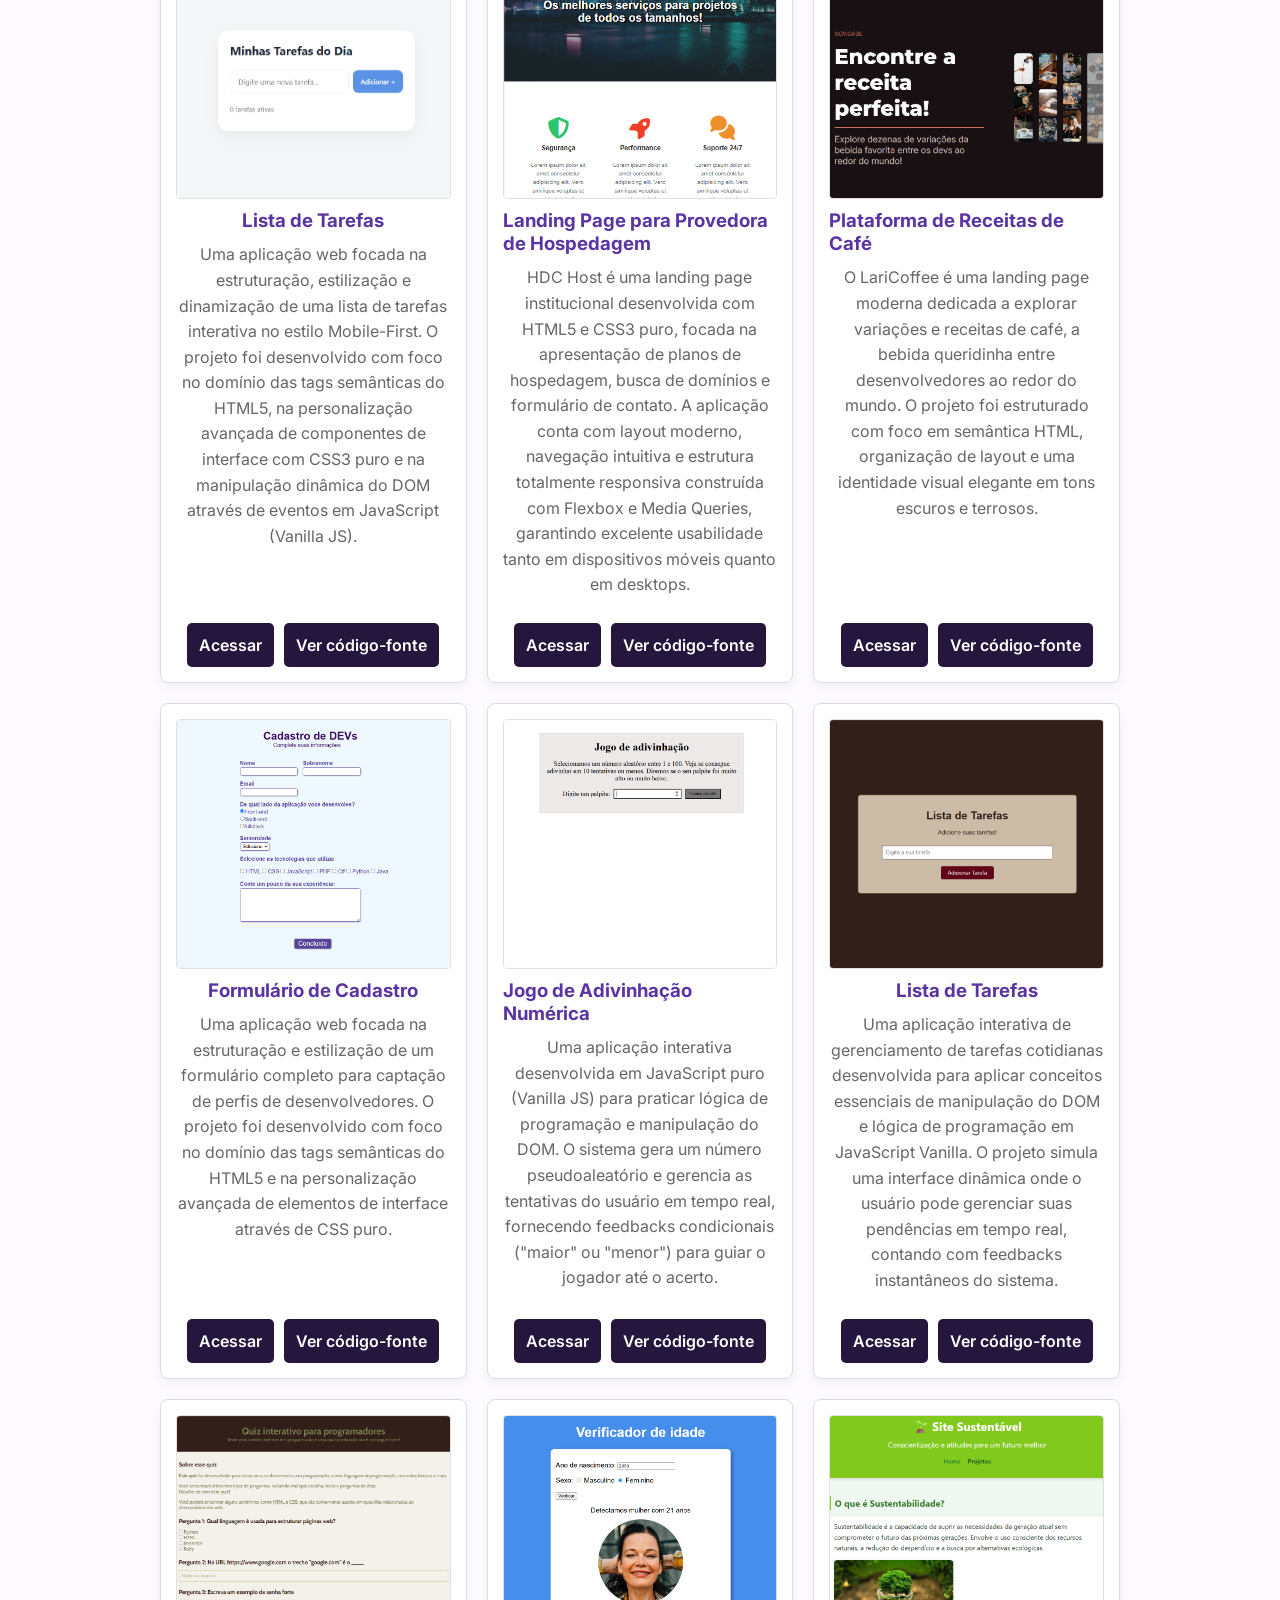
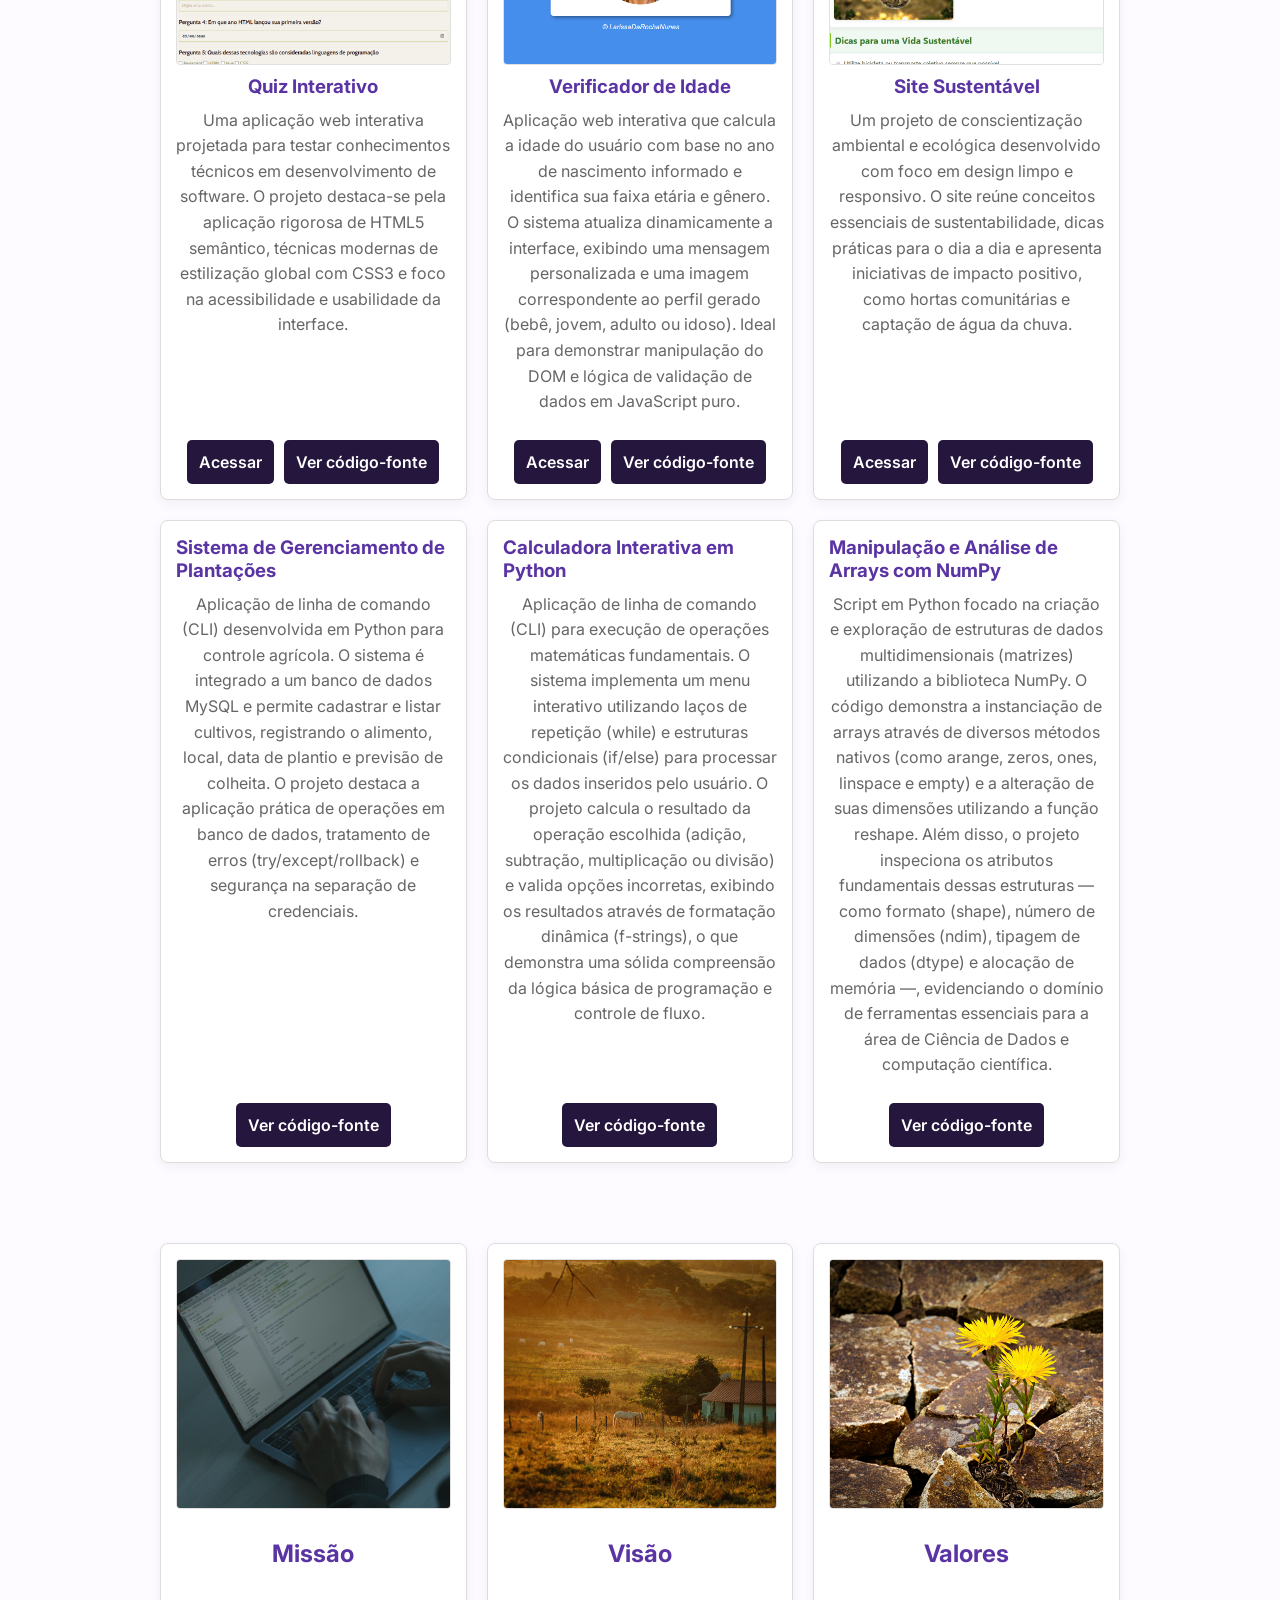
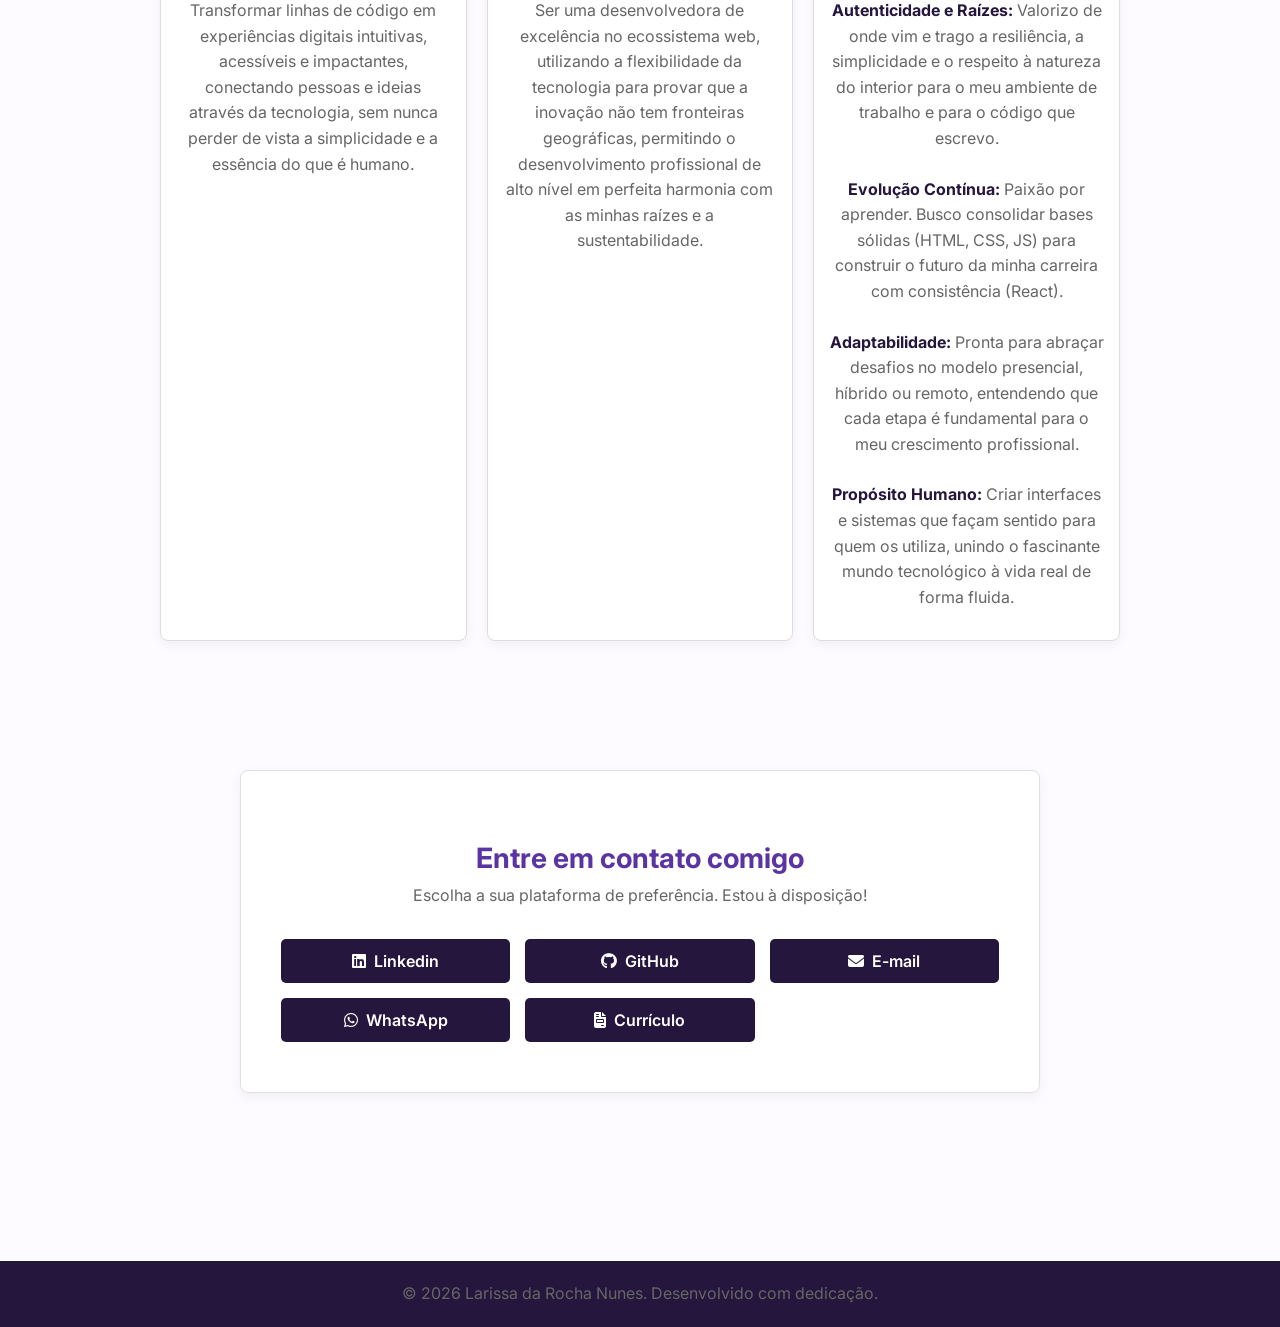
==== commit 0edac142: "new project" ====
--- a/index.html
+++ b/index.html
@@ -57,13 +57,24 @@
                         </a>
                         <a class="meu-botao" href="https://github.com/LarissaDaRochaNunes/Projetos-Frontend/tree/main/to-do-list" target="_blank">Ver código-fonte</a>
                     </div> 
+                </article>
+
+                <article class="projeto">
+                    <img src="imagens/HDC-host.png" alt="Interface do projeto HDC Host">
+                    <h3>Landing Page para Provedora de Hospedagem</h3>
+                    <p>HDC Host é uma landing page institucional desenvolvida com HTML5 e CSS3 puro, focada na apresentação de planos de hospedagem, busca de domínios e formulário de contato. A aplicação conta com layout moderno, navegação intuitiva e estrutura totalmente responsiva construída com Flexbox e Media Queries, garantindo excelente usabilidade tanto em dispositivos móveis quanto em desktops.</p>
+                    <div class="projeto-links">
+                        <a class="meu-botao" href="https://larissadarochanunes.github.io/Projetos-Frontend/HDC-host/index.html" target="_blank">Acessar
+                        </a>
+                        <a class="meu-botao" href="https://github.com/LarissaDaRochaNunes/Projetos-Frontend/tree/main/HDC-host" target="_blank">Ver código-fonte</a>
+                    </div> 
 
                 </article>
 
                 <article class="projeto">
                     <img src="imagens/landing-page.png" alt="Interface do projeto LariCoffee">
                     <h3>Plataforma de Receitas de Café</h3>
-                    <p>O LariCoffee é uma landing page moderna e responsiva dedicada a explorar variações e receitas de café, a bebida queridinha entre desenvolvedores ao redor do mundo. O projeto foi estruturado com foco em semântica HTML, organização de layout e uma identidade visual elegante em tons escuros e terrosos.</p>
+                    <p>O LariCoffee é uma landing page moderna dedicada a explorar variações e receitas de café, a bebida queridinha entre desenvolvedores ao redor do mundo. O projeto foi estruturado com foco em semântica HTML, organização de layout e uma identidade visual elegante em tons escuros e terrosos.</p>
                     <div class="projeto-links">
                         <a class="meu-botao" href="https://larissadarochanunes.github.io/Projetos-Frontend/landing-page/index.html" target="_blank">Acessar</a>
                         <a class="meu-botao" href="https://github.com/LarissaDaRochaNunes/Projetos-Frontend/tree/main/landing-page">Ver código-fonte</a>
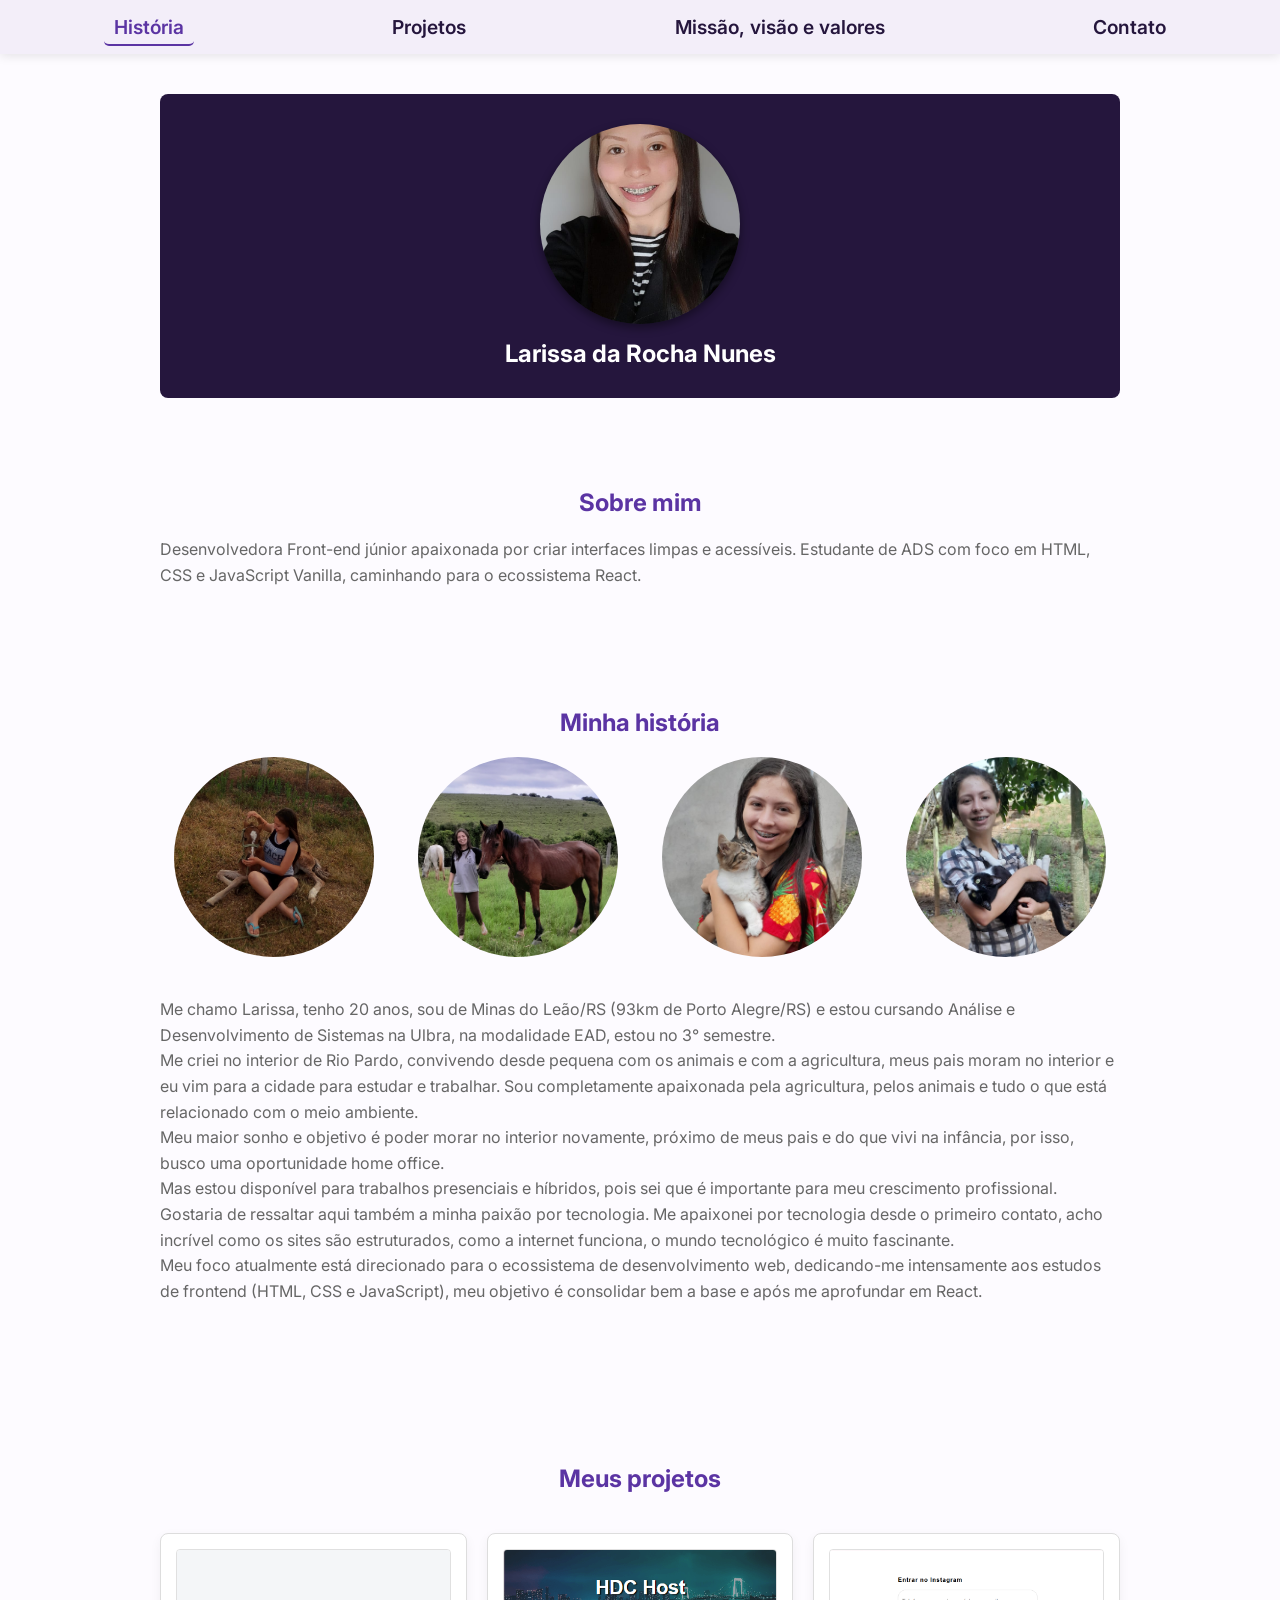
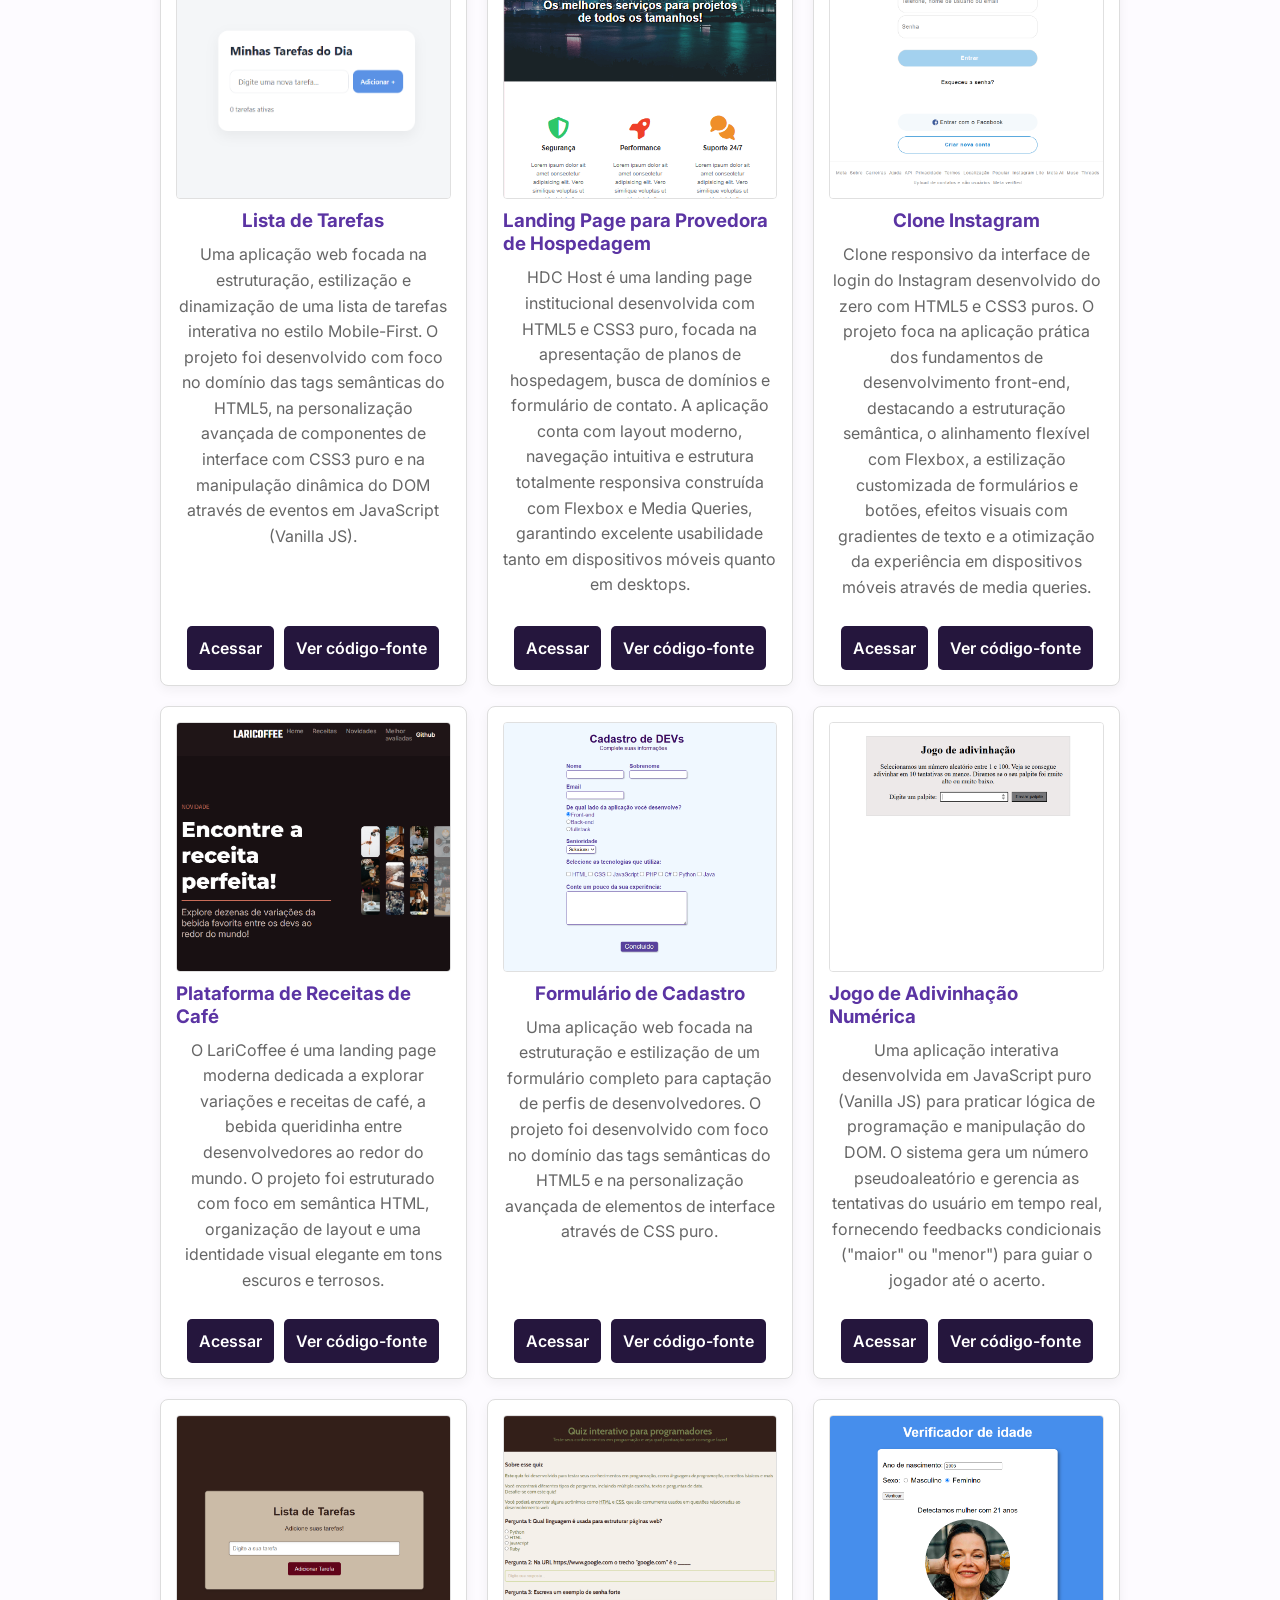
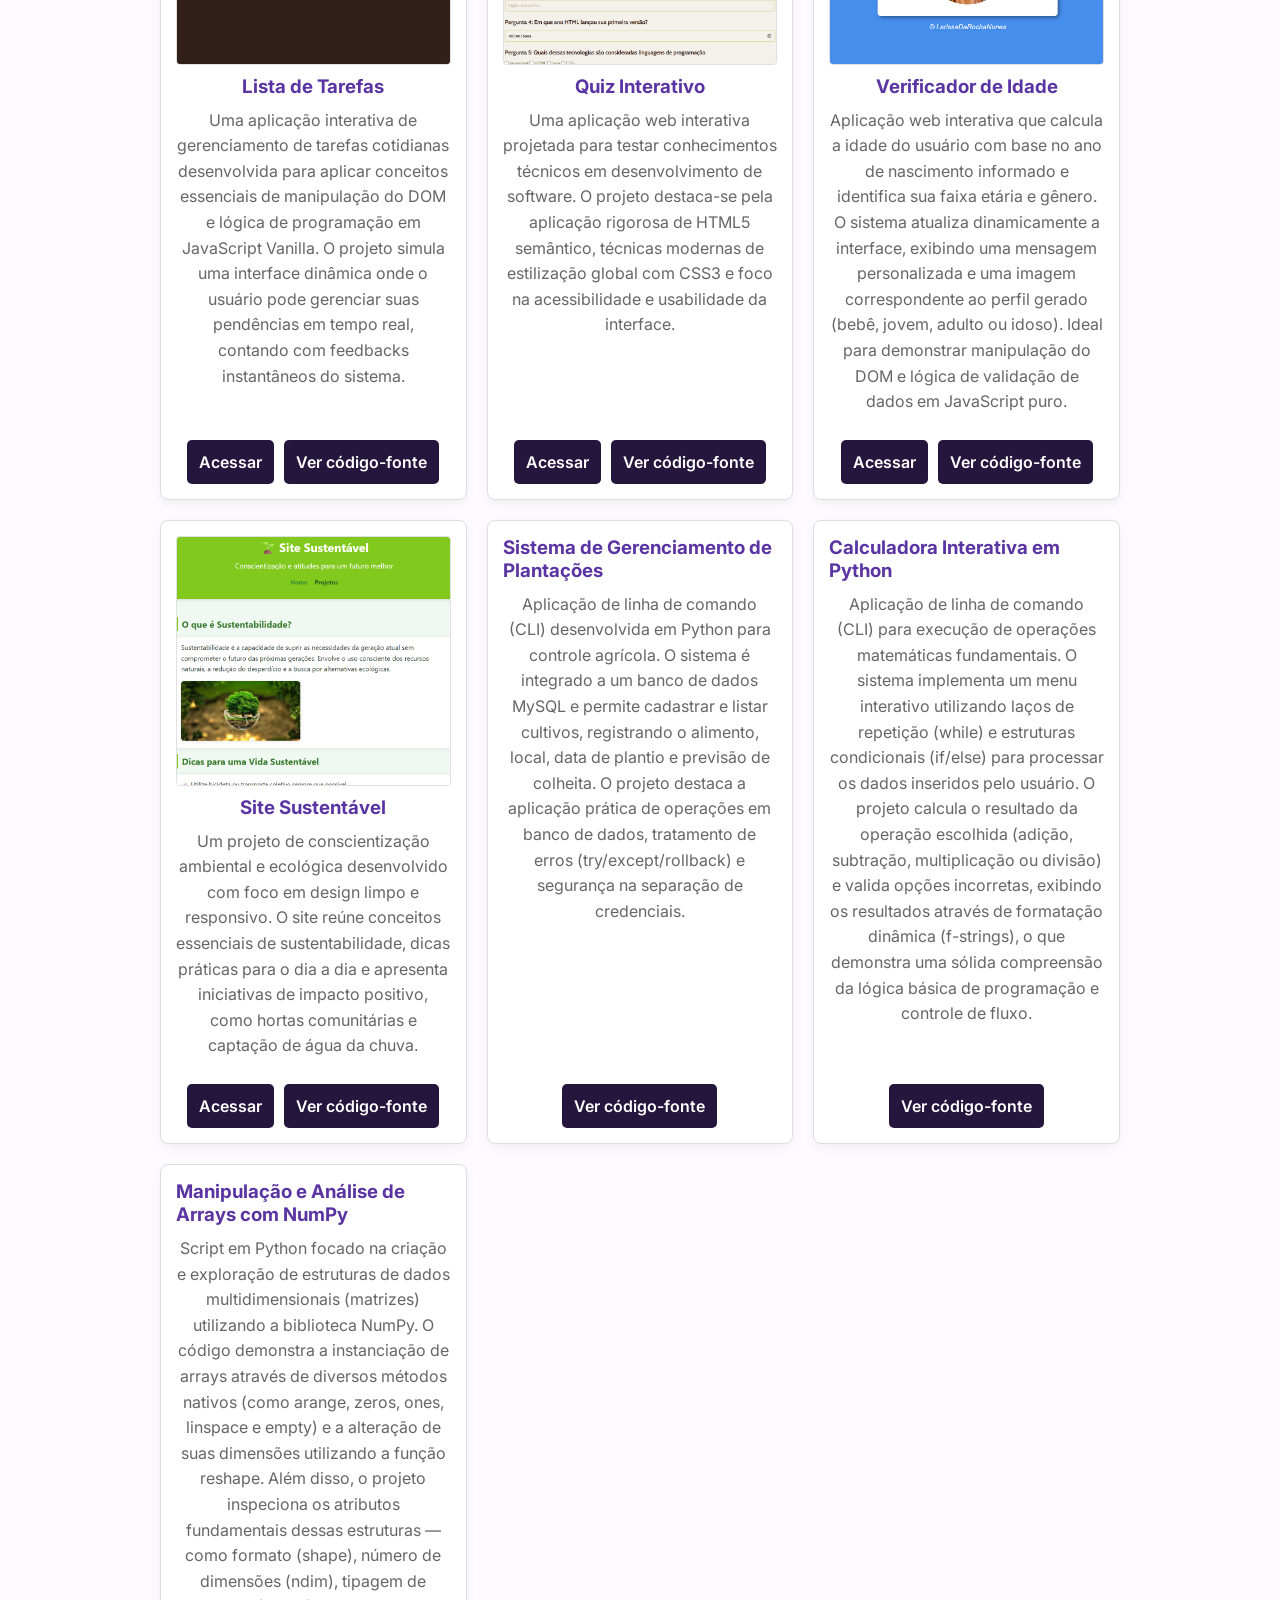
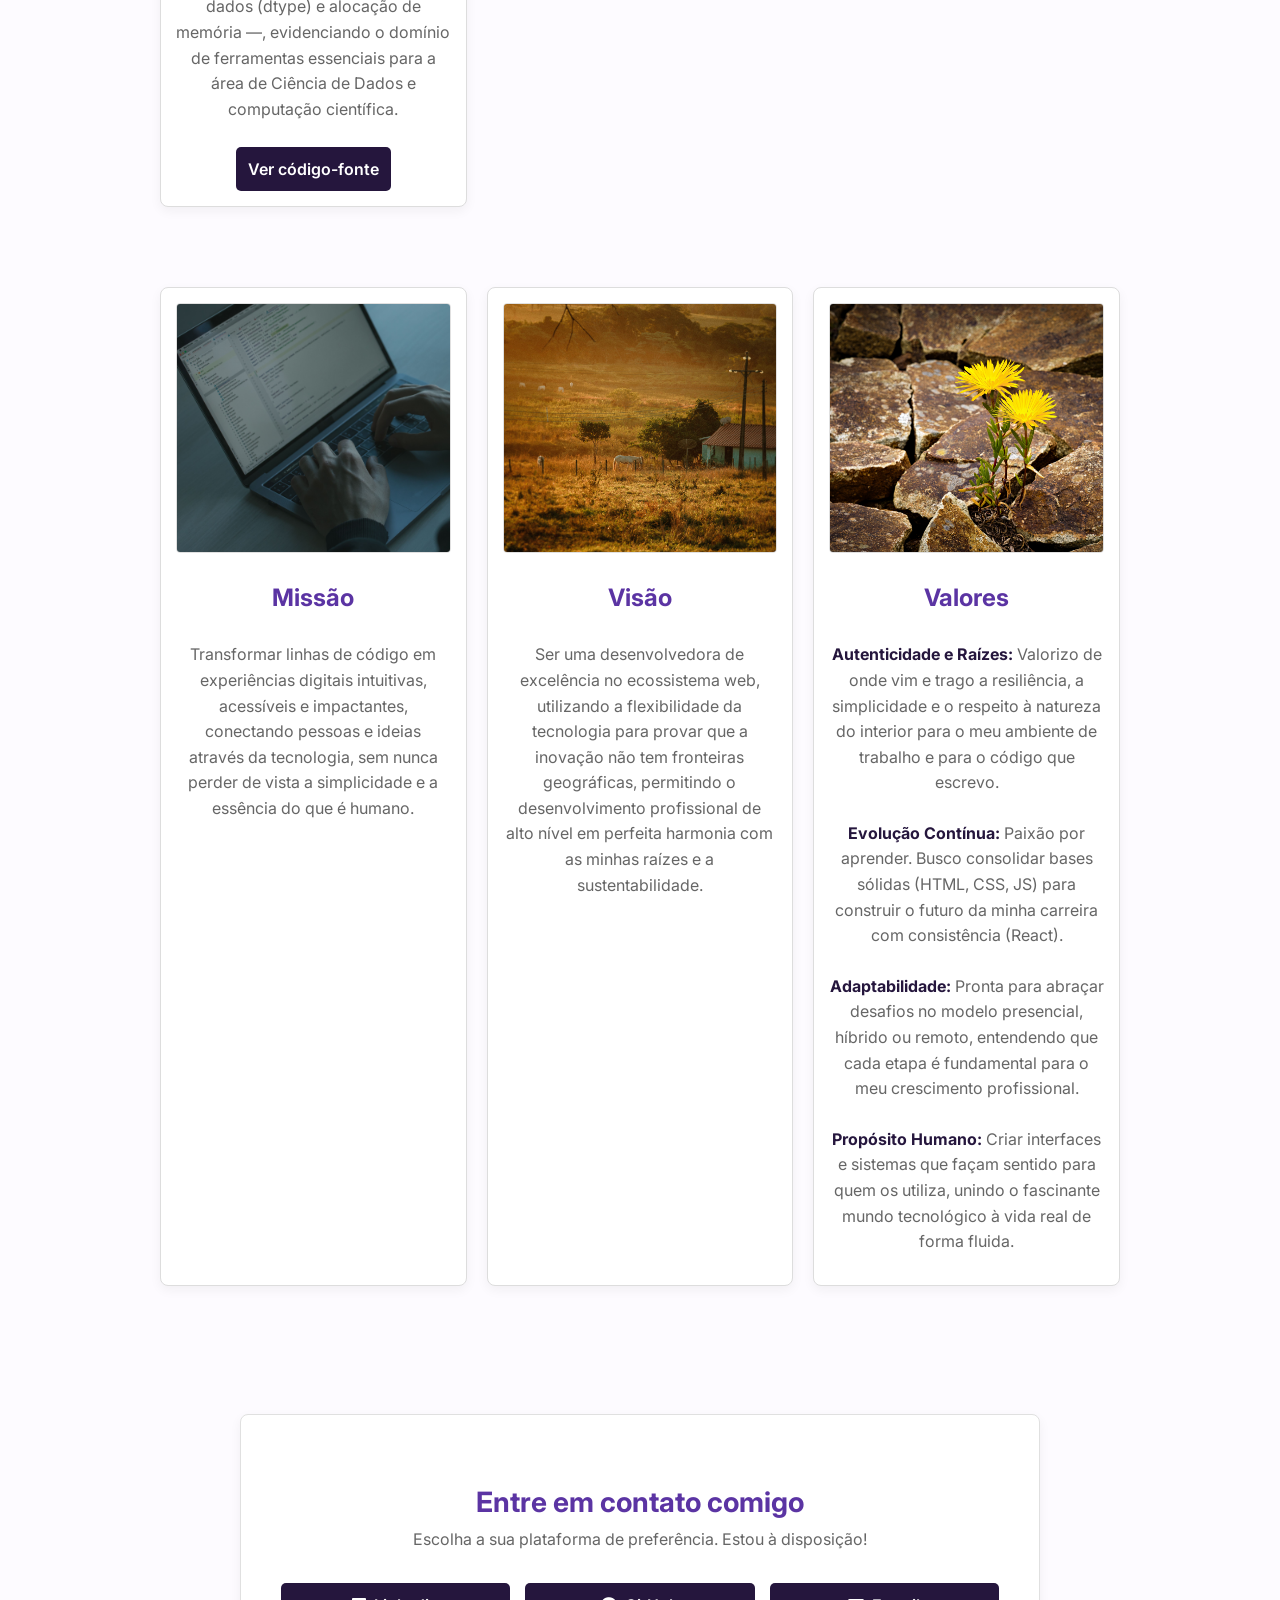
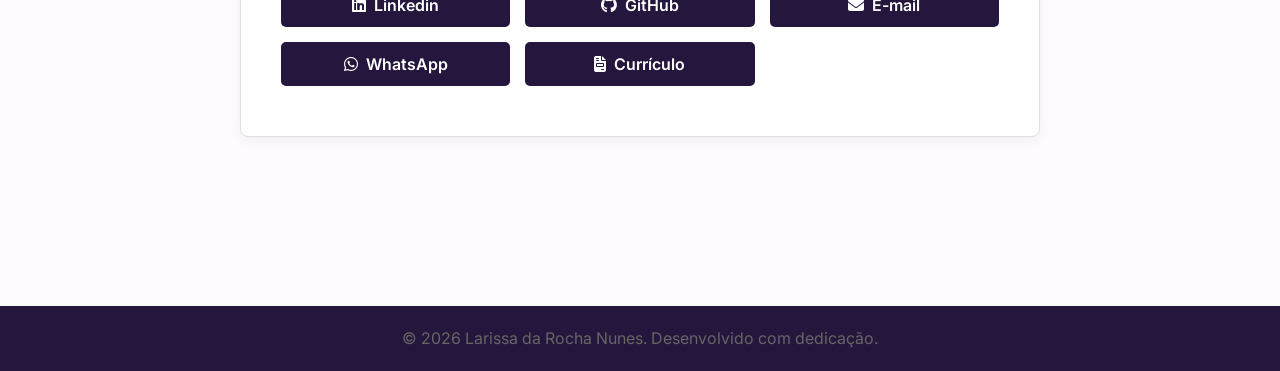
==== commit d12f6077: "new project" ====
--- a/index.html
+++ b/index.html
@@ -68,7 +68,17 @@
                         </a>
                         <a class="meu-botao" href="https://github.com/LarissaDaRochaNunes/Projetos-Frontend/tree/main/HDC-host" target="_blank">Ver código-fonte</a>
                     </div> 
-
+                </article>
+
+                <article class="projeto">
+                    <img src="imagens/clone-instagram.png" alt="Clone Instagram">
+                    <h3>Clone Instagram</h3>
+                    <p>Clone responsivo da interface de login do Instagram desenvolvido do zero com HTML5 e CSS3 puros. O projeto foca na aplicação prática dos fundamentos de desenvolvimento front-end, destacando a estruturação semântica, o alinhamento flexível com Flexbox, a estilização customizada de formulários e botões, efeitos visuais com gradientes de texto e a otimização da experiência em dispositivos móveis através de media queries.</p>
+                    <div class="projeto-links">
+                        <a class="meu-botao" href="https://larissadarochanunes.github.io/Projetos-Frontend/clone-Instagram/index.html" target="_blank">Acessar
+                        </a>
+                        <a class="meu-botao" href="https://github.com/LarissaDaRochaNunes/Projetos-Frontend/tree/main/clone-Instagram" target="_blank">Ver código-fonte</a>
+                    </div> 
                 </article>
 
                 <article class="projeto">
